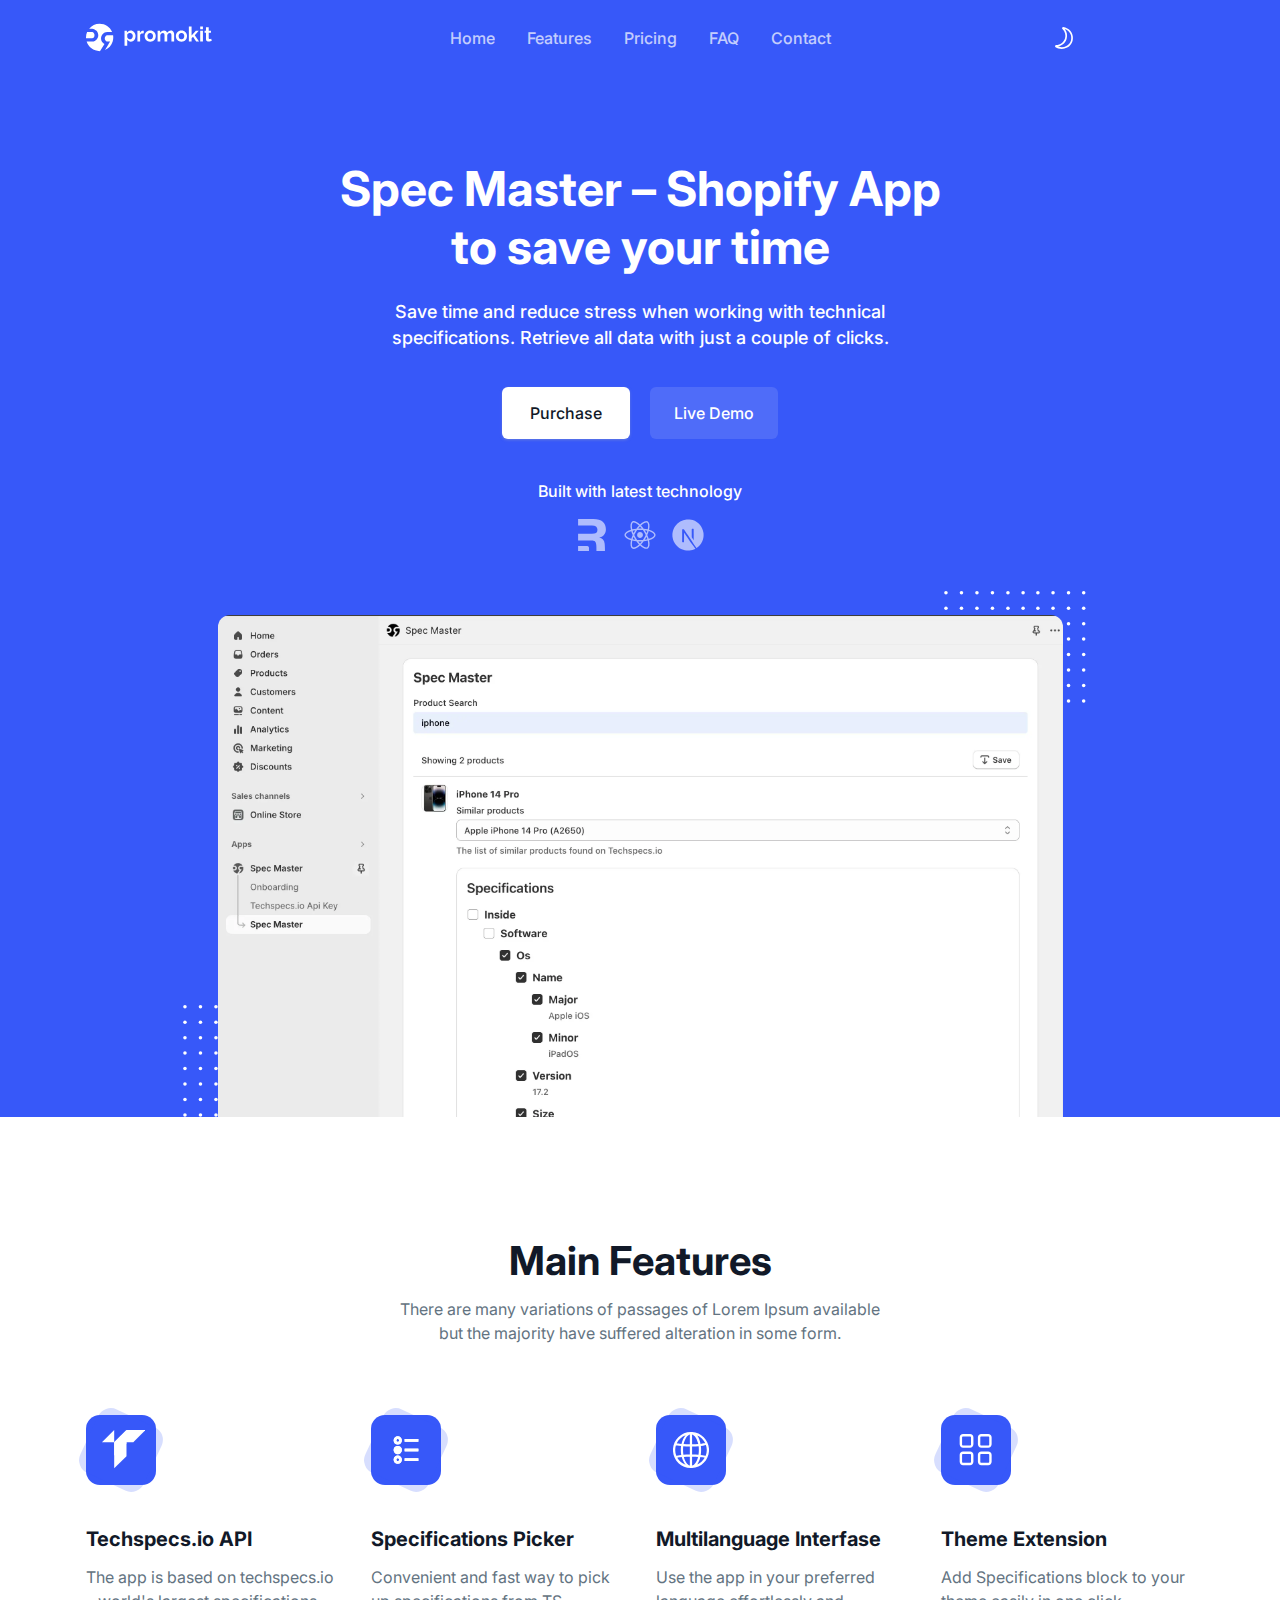
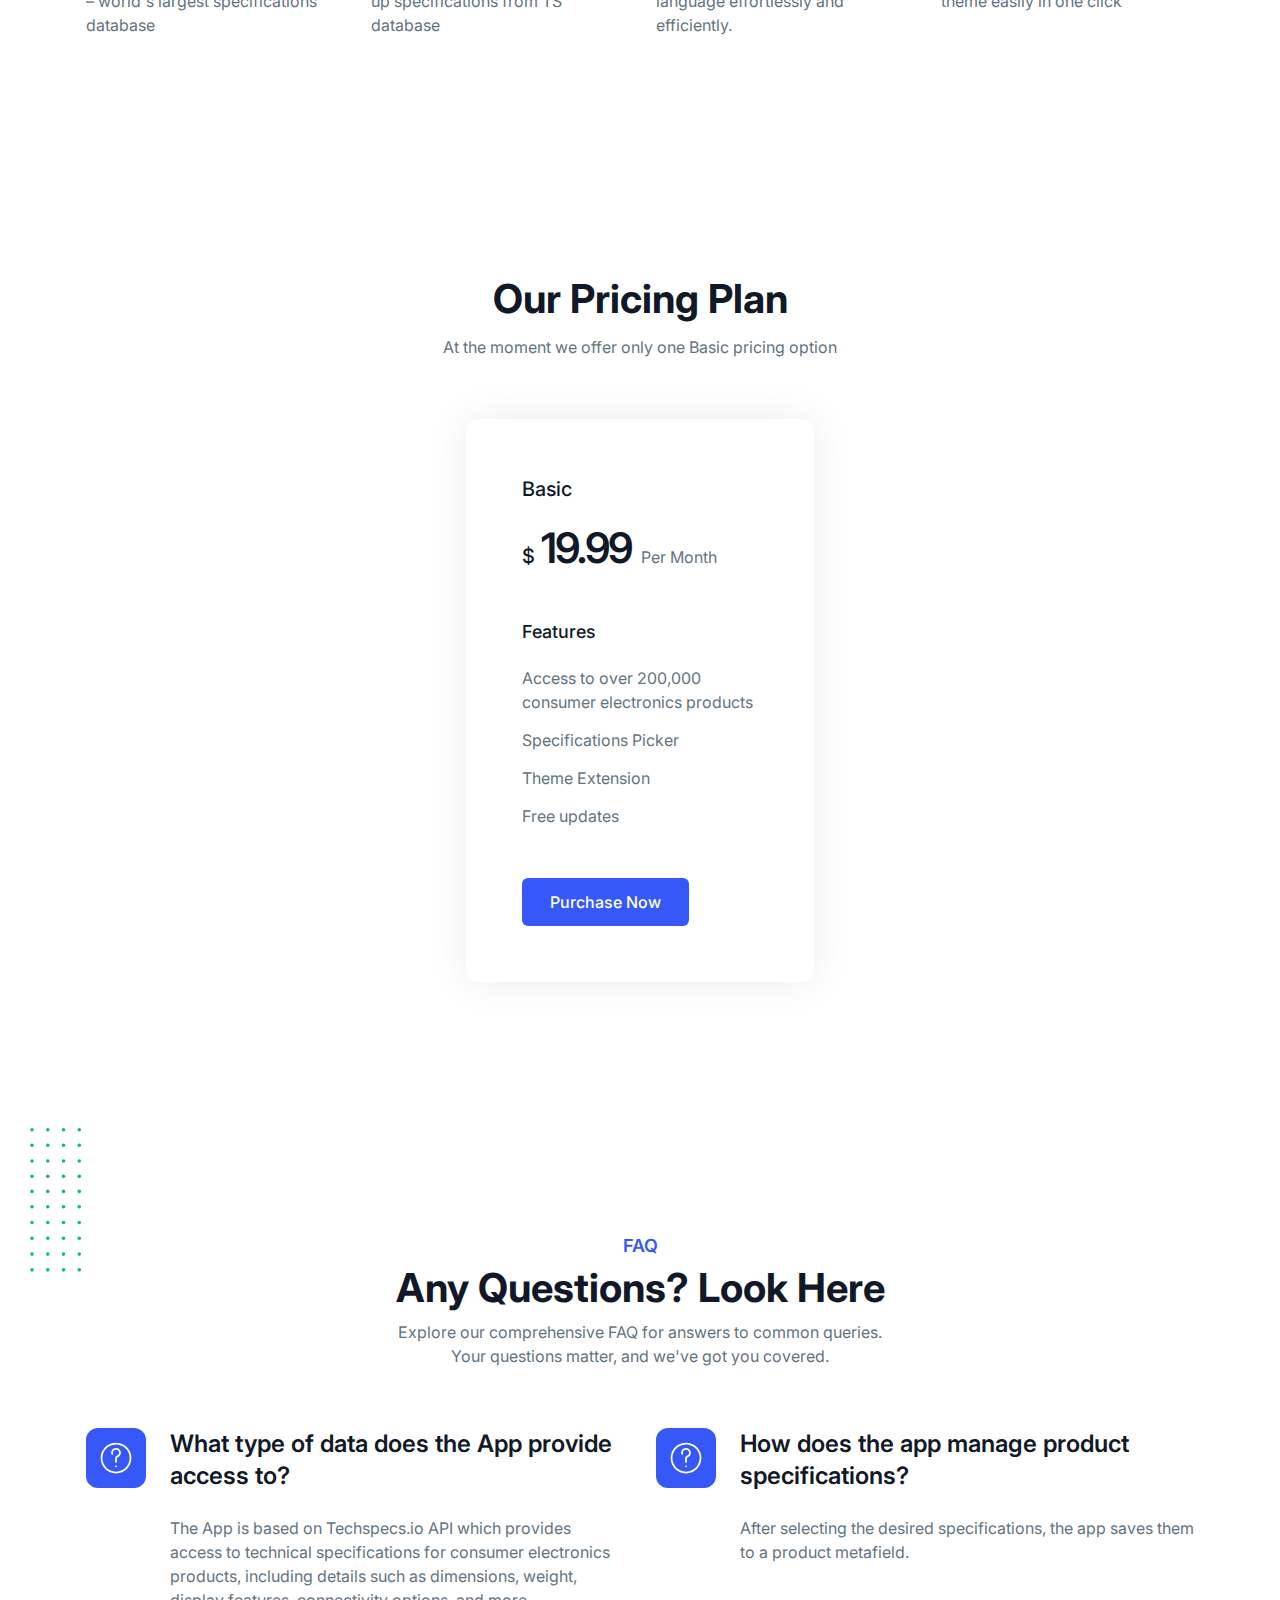
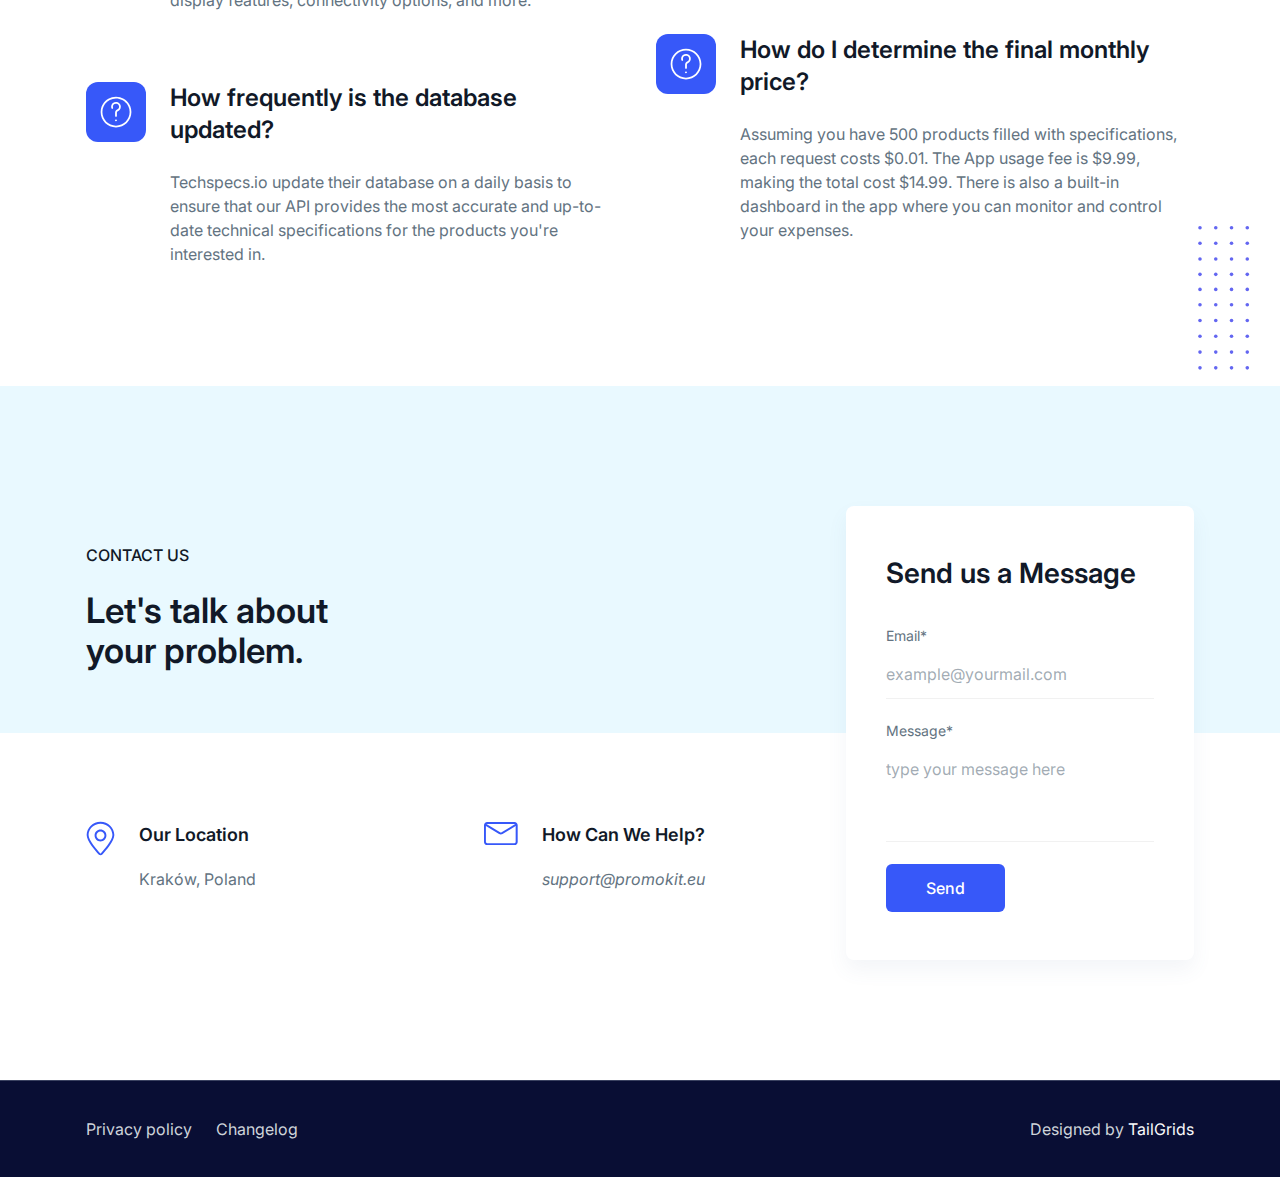
==== index.html @ b3aca89d "minor updates" ====
<!DOCTYPE html>
<html lang="en" class="scroll-smooth">

<head>
    <meta charset="UTF-8">
    <meta http-equiv="X-UA-Compatible" content="IE=edge">
    <meta name="viewport" content="width=device-width, initial-scale=1.0">
    <meta name="description" content="Specmaster - Shopyfy App to save time when working with technical specifications">
    <title>
        Promokit | Specmaster - Shopyfy App
    </title>
    <link rel="shortcut icon" href="assets/images/favicon.png" type="image/x-icon" />
    <link rel="stylesheet" href="assets/css/tailwind.css" />
    <link rel="preconnect" href="https://www.google.com">
    <link rel="preconnect" href="https://www.gstatic.com" crossorigin>
    <script defer src="assets/js/main.js"></script>
    <script defer async src="https://www.google.com/recaptcha/api.js"></script>
</head>

<body>
    <header class="ud-header absolute left-0 top-0 z-40 flex w-full items-center bg-transparent group">
        <div class="container">
            <div class="relative -mx-4 flex items-center justify-between">
                <div class="w-60 max-w-full px-4">
                    <a href="index.html" aria-label="Promokit Logo"
                        class="navbar-logo block w-full py-5 text-white group-[.sticky]:text-black dark:group-[.sticky]:text-white">
                        <svg width="180" height="35" class="fill-current header-logo w-full">
                            <use href="assets/images/iconslib.svg#logo"></use>
                        </svg>
                    </a>
                </div>
                <div class="w-full items-center justify-between px-4 hidden lg:flex">
                    <button id="navbarToggler"
                        class="absolute right-4 top-1/2 block -translate-y-1/2 rounded-lg px-3 py-[6px] ring-primary focus:ring-2 lg:hidden">
                        <span class="relative my-[6px] block h-[2px] w-[30px] bg-white"></span>
                        <span class="relative my-[6px] block h-[2px] w-[30px] bg-white"></span>
                        <span class="relative my-[6px] block h-[2px] w-[30px] bg-white"></span>
                    </button>
                    <nav id="navbarCollapse"
                        class="absolute right-4 top-full hidden w-full max-w-[250px] rounded-lg bg-white py-5 shadow-lg dark:bg-dark-2 lg:static lg:block lg:w-full lg:max-w-full lg:bg-transparent lg:px-4 lg:py-0 lg:shadow-none dark:lg:bg-transparent xl:px-6">
                        <ul class="flex justify-center gap-8 text-base font-medium text-dark dark:text-white">
                            <li class="group relative">
                                <a href="#home"
                                    class="ud-menu-scroll flex py-2 group-hover:text-primary lg:mr-0 lg:inline-flex lg:px-0 lg:py-6 lg:text-white lg:group-hover:text-white lg:group-hover:opacity-70 group-hover:hover:opacity-100">
                                    Home
                                </a>
                            </li>
                            <li class="group relative">
                                <a href="#features"
                                    class="ud-menu-scroll flex py-2 group-hover:text-primary lg:mr-0 lg:inline-flex lg:px-0 lg:py-6 lg:text-white lg:group-hover:text-white lg:group-hover:opacity-70 group-hover:hover:opacity-100">
                                    Features
                                </a>
                            </li>
                            <li class="group relative">
                                <a href="#pricing"
                                    class="ud-menu-scroll flex py-2 group-hover:text-primary lg:mr-0 lg:inline-flex lg:px-0 lg:py-6 lg:text-white lg:group-hover:text-white lg:group-hover:opacity-70 group-hover:hover:opacity-100">
                                    Pricing
                                </a>
                            </li>
                            <li class="group relative">
                                <a href="#faq"
                                    class="ud-menu-scroll flex py-2 group-hover:text-primary lg:mr-0 lg:inline-flex lg:px-0 lg:py-6 lg:text-white lg:group-hover:text-white lg:group-hover:opacity-70 group-hover:hover:opacity-100">
                                    FAQ
                                </a>
                            </li>
                            <li class="group relative">
                                <a href="#contact"
                                    class="ud-menu-scroll flex py-2 group-hover:text-primary lg:mr-0 lg:inline-flex lg:px-0 lg:py-6 lg:text-white lg:group-hover:text-white lg:group-hover:opacity-70 group-hover:hover:opacity-100">
                                    Contact
                                </a>
                            </li>
                        </ul>
                    </nav>
                </div>

                <div class="w-60 max-w-full px-4 flex justify-end lg:justify-start">
                    <label for="themeSwitcher" class="inline-flex cursor-pointer items-center"
                        aria-label="themeSwitcher" name="themeSwitcher">
                        <input type="checkbox" name="themeSwitcher" id="themeSwitcher" class="sr-only" />
                        <span class="block text-white dark:hidden">
                            <svg class="fill-current" width="24" height="24">
                                <use href="assets/images/iconslib.svg#darkswitcher"></use>
                            </svg>
                        </span>
                        <span class="hidden text-white dark:block">
                            <svg class="fill-current" width="24" height="24">
                                <use href="assets/images/iconslib.svg#lightswitcher"></use>
                            </svg>
                        </span>
                    </label>
                </div>

            </div>
        </div>
    </header>

    <div id="home" class="relative overflow-hidden bg-primary pt-[120px] md:pt-[130px] lg:pt-[160px] dark:bg-dark-2">
        <div class="container">
            <div class="-mx-4 flex flex-wrap items-center">
                <div class="w-full px-4">
                    <div class="hero-content wow fadeInUp mx-auto max-w-[780px] text-center" data-wow-delay=".2s">
                        <h1
                            class="mb-6 text-3xl font-bold leading-snug text-white sm:text-4xl sm:leading-snug lg:text-5xl lg:leading-[1.2]">
                            Spec Master – Shopify App<br> to save your time
                        </h1>
                        <p
                            class="mx-auto mb-9 max-w-[600px] text-base font-medium text-white sm:text-lg sm:leading-[1.44]">
                            Save time and reduce stress when working with technical specifications. Retrieve all data
                            with just a couple of clicks.
                        </p>
                        <ul class="mb-10 flex flex-wrap items-center justify-center gap-5">
                            <li>
                                <a href="#"
                                    class="inline-flex items-center justify-center rounded-md bg-white px-7 py-[14px] text-center text-base font-medium text-dark shadow-1 transition duration-300 ease-in-out hover:bg-gray-2 hover:text-body-color">
                                    Purchase
                                </a>
                            </li>
                            <li>
                                <a href="#" target="_blank"
                                    class="flex items-center gap-4 rounded-md bg-white/[0.12] px-6 py-[14px] text-base font-medium text-white transition duration-300 ease-in-out hover:bg-white hover:text-dark">
                                    Live Demo
                                </a>
                            </li>
                        </ul>
                        <div>
                            <p class="mb-4 text-center text-base font-medium text-white">
                                Built with latest technology
                            </p>
                            <div class="flex items-center justify-center gap-4 text-center">

                                <a href="https://remix.run" class="text-white/60 hover:text-white" target="_blank"
                                    aria-label="Remix JS">
                                    <svg class="w-8 aspect-square fill-current">
                                        <use href="assets/images/iconslib.svg#remix"></use>
                                    </svg>
                                </a>

                                <a href="https://react.dev" class="text-white/60 hover:text-white" target="_blank"
                                    aria-label="React JS">
                                    <svg class="w-8 aspect-square fill-current">
                                        <use href="assets/images/iconslib.svg#react"></use>
                                    </svg>
                                </a>

                                <a href="https://vercel.com/solutions/nextjs" class="text-white/60 hover:text-white"
                                    target="_blank" aria-label="Next JS">
                                    <svg class="w-8 aspect-square fill-current">
                                        <use href="assets/images/iconslib.svg#nextjs"></use>
                                    </svg>
                                </a>
                            </div>
                        </div>
                    </div>
                </div>

                <div class="w-full px-4">
                    <div class="relative z-10 mx-auto max-w-[845px]">
                        <div class="mt-16">
                            <img src="assets/images/hero/hero.webp" alt="specmaster screenshot"
                                class="mx-auto max-w-full rounded-t-xl rounded-tr-xl" width="1263" height="751" />
                        </div>
                        <div class="absolute -left-9 bottom-0 z-[-1]">
                            <svg class="w-36 h-28 fill-current">
                                <use href="assets/images/iconslib.svg#dots"></use>
                            </svg>
                        </div>
                        <div class="absolute -right-6 -top-6 z-[-1]">
                            <svg class="w-36 h-28 aspect-square fill-current">
                                <use href="assets/images/iconslib.svg#dots"></use>
                            </svg>
                        </div>
                    </div>
                </div>
            </div>
        </div>
    </div>

    <section id="features" class="pb-8 pt-20 dark:bg-dark lg:pb-[70px] lg:pt-[120px]">
        <div class="container">
            <div class="-mx-4 flex flex-wrap">
                <div class="w-full px-4">
                    <div class="mx-auto mb-12 max-w-[485px] text-center lg:mb-[70px]">
                        <h2
                            class="mb-3 text-3xl font-bold text-dark dark:text-white sm:text-4xl md:text-[40px] md:leading-[1.2]">
                            Main Features
                        </h2>
                        <p class="text-base text-body-color dark:text-dark-6">
                            There are many variations of passages of Lorem Ipsum available
                            but the majority have suffered alteration in some form.
                        </p>
                    </div>
                </div>
            </div>
            <div class="-mx-4 flex flex-wrap">
                <div class="w-full px-4 md:w-1/2 lg:w-1/4">
                    <div class="wow fadeInUp group mb-12" data-wow-delay=".2s">
                        <div
                            class="relative z-10 mb-10 flex h-[70px] w-[70px] items-center justify-center rounded-[14px] bg-primary">
                            <span
                                class="absolute left-0 top-0 -z-[1] mb-8 flex h-[70px] w-[70px] rotate-[25deg] items-center justify-center rounded-[14px] bg-primary bg-opacity-20 duration-300 group-hover:rotate-45"></span>
                            <svg class="w-12 aspect-square fill-current text-white">
                                <use class="translate-y-1" href="assets/images/iconslib.svg#techspecs"></use>
                            </svg>
                        </div>
                        <h2 class="mb-3 text-xl font-bold text-dark dark:text-white">
                            Techspecs.io API
                        </h2>
                        <p class="mb-8 text-body-color dark:text-dark-6 lg:mb-9">
                            The app is based on techspecs.io – world's largest specifications database
                        </p>
                    </div>
                </div>
                <div class="w-full px-4 md:w-1/2 lg:w-1/4">
                    <div class="wow fadeInUp group mb-12" data-wow-delay=".1s">
                        <div
                            class="relative z-10 mb-10 flex h-[70px] w-[70px] items-center justify-center rounded-[14px] bg-primary">
                            <span
                                class="absolute left-0 top-0 -z-[1] mb-8 flex h-[70px] w-[70px] rotate-[25deg] items-center justify-center rounded-[14px] bg-primary bg-opacity-20 duration-300 group-hover:rotate-45">
                            </span>
                            <svg class="w-11 aspect-square fill-current text-white">
                                <use href="assets/images/iconslib.svg#picker"></use>
                            </svg>
                        </div>
                        <h2 class="mb-3 text-xl font-bold text-dark dark:text-white">
                            Specifications Picker
                        </h2>
                        <p class="mb-8 text-body-color dark:text-dark-6 lg:mb-9">
                            Convenient and fast way to pick up specifications from TS database
                        </p>
                    </div>
                </div>
                <div class="w-full px-4 md:w-1/2 lg:w-1/4">
                    <div class="wow fadeInUp group mb-12" data-wow-delay=".15s">
                        <div
                            class="relative z-10 mb-10 flex h-[70px] w-[70px] items-center justify-center rounded-[14px] bg-primary">
                            <span
                                class="absolute left-0 top-0 -z-[1] mb-8 flex h-[70px] w-[70px] rotate-[25deg] items-center justify-center rounded-[14px] bg-primary bg-opacity-20 duration-300 group-hover:rotate-45"></span>
                            <svg class="w-9 aspect-square fill-current text-white">
                                <use href="assets/images/iconslib.svg#languages"></use>
                            </svg>
                        </div>
                        <h2 class="mb-3 text-xl font-bold text-dark dark:text-white">
                            Multilanguage Interfase
                        </h2>
                        <p class="mb-8 text-body-color dark:text-dark-6 lg:mb-9">
                            Use the app in your preferred language effortlessly and efficiently.
                        </p>
                    </div>
                </div>
                <div class="w-full px-4 md:w-1/2 lg:w-1/4">
                    <div class="wow fadeInUp group mb-12" data-wow-delay=".25s">
                        <div
                            class="relative z-10 mb-10 flex h-[70px] w-[70px] items-center justify-center rounded-[14px] bg-primary">
                            <span
                                class="absolute left-0 top-0 -z-[1] mb-8 flex h-[70px] w-[70px] rotate-[25deg] items-center justify-center rounded-[14px] bg-primary bg-opacity-20 duration-300 group-hover:rotate-45"></span>
                            <svg class="w-9 aspect-square fill-current text-white">
                                <use href="assets/images/iconslib.svg#extension"></use>
                            </svg>
                        </div>
                        <h2 class="mb-3 text-xl font-bold text-dark dark:text-white">
                            Theme Extension
                        </h2>
                        <p class="mb-8 text-body-color dark:text-dark-6 lg:mb-9">
                            Add Specifications block to your theme easily in one click
                        </p>
                    </div>
                </div>
            </div>
        </div>
    </section>

    <section id="pricing"
        class="relative z-20 overflow-hidden bg-white pb-12 pt-20 dark:bg-dark lg:pb-[90px] lg:pt-[120px]">
        <div class="container mx-auto">
            <div class="-mx-4 flex flex-wrap">
                <div class="w-full px-4">
                    <div class="mx-auto mb-[60px] max-w-[510px] text-center">
                        <h2
                            class="mb-3 text-3xl font-bold text-dark dark:text-white sm:text-4xl md:text-[40px] md:leading-[1.2]">
                            Our Pricing Plan
                        </h2>
                        <p class="text-base text-body-color dark:text-dark-6">
                            At the moment we offer only one Basic pricing option
                        </p>
                    </div>
                </div>
            </div>
            <div class="-mx-4 flex flex-wrap justify-center">
                <div class="w-full px-4 md:w-1/2 lg:w-1/3">
                    <div
                        class="relative z-10 mb-10 overflow-hidden rounded-xl bg-white px-8 py-10 shadow-pricing dark:bg-dark-2 sm:p-12 lg:px-6 lg:py-10 xl:p-14">
                        <span class="mb-5 block text-xl font-medium text-dark dark:text-white">
                            Basic
                        </span>
                        <h2
                            class="mb-11 text-4xl font-semibold text-dark dark:text-white xl:text-[42px] xl:leading-[1.21]">
                            <span class="text-xl font-medium">$</span>
                            <span class="-ml-1 -tracking-[2px]">19.99</span>
                            <span class="text-base font-normal text-body-color dark:text-dark-6">
                                Per Month
                            </span>
                        </h2>
                        <div class="mb-[50px]">
                            <h3 class="mb-5 text-lg font-medium text-dark dark:text-white">
                                Features
                            </h3>
                            <div class="flex flex-col gap-[14px]">
                                <p class="text-base text-body-color dark:text-dark-6">
                                    Access to over 200,000 consumer electronics products
                                </p>
                                <p class="text-base text-body-color dark:text-dark-6">
                                    Specifications Picker
                                </p>
                                <p class="text-base text-body-color dark:text-dark-6">
                                    Theme Extension
                                </p>
                                <p class="text-base text-body-color dark:text-dark-6">
                                    Free updates
                                </p>
                            </div>
                        </div>
                        <a href="#"
                            class="inline-block rounded-md bg-primary px-7 py-3 text-center text-base font-medium text-white transition hover:bg-blue-dark">
                            Purchase Now
                        </a>
                    </div>
                </div>
            </div>
        </div>
    </section>

    <section id="faq" class="relative z-20 overflow-hidden bg-white pb-8 pt-20 dark:bg-dark lg:pb-[50px] lg:pt-[120px]">
        <div class="container mx-auto">
            <div class="-mx-4 flex flex-wrap">
                <div class="w-full px-4">
                    <div class="mx-auto mb-[60px] max-w-[520px] text-center">
                        <span class="mb-2 block text-lg font-semibold text-primary">
                            FAQ
                        </span>
                        <h2
                            class="mb-3 text-3xl font-bold leading-[1.2] text-dark dark:text-white sm:text-4xl md:text-[40px]">
                            Any Questions? Look Here
                        </h2>
                        <p class="mx-auto max-w-[485px] text-base text-body-color dark:text-dark-6">
                            Explore our comprehensive FAQ for answers to common queries.
                            Your questions matter, and we've got you covered.
                        </p>
                    </div>
                </div>
            </div>
            <div class="-mx-4 flex flex-wrap">
                <div class="w-full px-4 lg:w-1/2">
                    <div class="mb-12 flex lg:mb-[70px]">
                        <div
                            class="mr-4 flex h-[50px] w-full max-w-[50px] items-center justify-center rounded-xl bg-primary text-white sm:mr-6 sm:h-[60px] sm:max-w-[60px]">
                            <svg class="w-8 aspect-square fill-current text-white">
                                <use href="assets/images/iconslib.svg#faq"></use>
                            </svg>
                        </div>
                        <div class="w-full">
                            <h3
                                class="mb-6 text-xl font-semibold text-dark dark:text-white sm:text-2xl lg:text-xl xl:text-2xl">
                                What type of data does the App provide access to?
                            </h3>
                            <p class="text-base text-body-color dark:text-dark-6">
                                The App is based on Techspecs.io API which provides access to technical specifications
                                for consumer electronics products, including details such as dimensions, weight, display
                                features, connectivity options, and more.
                            </p>
                        </div>
                    </div>
                    <div class="mb-12 flex lg:mb-[70px]">
                        <div
                            class="mr-4 flex h-[50px] w-full max-w-[50px] items-center justify-center rounded-xl bg-primary text-white sm:mr-6 sm:h-[60px] sm:max-w-[60px]">
                            <svg class="w-8 aspect-square fill-current text-white">
                                <use href="assets/images/iconslib.svg#faq"></use>
                            </svg>
                        </div>
                        <div class="w-full">
                            <h3
                                class="mb-6 text-xl font-semibold text-dark dark:text-white sm:text-2xl lg:text-xl xl:text-2xl">
                                How frequently is the database updated?
                            </h3>
                            <p class="text-base text-body-color dark:text-dark-6">
                                Techspecs.io update their database on a daily basis to ensure that our API provides the
                                most accurate and up-to-date technical specifications for the products you're interested
                                in.
                            </p>
                        </div>
                    </div>
                </div>
                <div class="w-full px-4 lg:w-1/2">
                    <div class="mb-12 flex lg:mb-[70px]">
                        <div
                            class="mr-4 flex h-[50px] w-full max-w-[50px] items-center justify-center rounded-xl bg-primary text-white sm:mr-6 sm:h-[60px] sm:max-w-[60px]">
                            <svg class="w-8 aspect-square fill-current text-white">
                                <use href="assets/images/iconslib.svg#faq"></use>
                            </svg>
                        </div>
                        <div class="w-full">
                            <h3
                                class="mb-6 text-xl font-semibold text-dark dark:text-white sm:text-2xl lg:text-xl xl:text-2xl">
                                How does the app manage product specifications?
                            </h3>
                            <p class="text-base text-body-color dark:text-dark-6">
                                After selecting the desired specifications, the app saves them to a product metafield.
                            </p>
                        </div>
                    </div>
                    <div class="mb-12 flex lg:mb-[70px]">
                        <div
                            class="mr-4 flex h-[50px] w-full max-w-[50px] items-center justify-center rounded-xl bg-primary text-white sm:mr-6 sm:h-[60px] sm:max-w-[60px]">
                            <svg class="w-8 aspect-square fill-current text-white">
                                <use href="assets/images/iconslib.svg#faq"></use>
                            </svg>
                        </div>
                        <div class="w-full">
                            <h3
                                class="mb-6 text-xl font-semibold text-dark dark:text-white sm:text-2xl lg:text-xl xl:text-2xl">
                                How do I determine the final monthly price?
                            </h3>
                            <p class="text-base text-body-color dark:text-dark-6">
                                Assuming you have 500 products filled with specifications, each request costs $0.01.
                                The App usage fee is $9.99, making the total cost $14.99. There is also a built-in
                                dashboard in the app where you can monitor and control your expenses.
                            </p>
                        </div>
                    </div>
                </div>
            </div>
        </div>
        <div>
            <span class="absolute -left-4 top-4 -z-[1]">
                <svg class="w-36 aspect-square fill-current text-white text-emerald-500">
                    <use href="assets/images/iconslib.svg#dots2"></use>
                </svg>
            </span>
            <span class="absolute bottom-4 -right-4 -z-[1]">
                <svg class="w-36 aspect-square fill-current text-white -[#3758F9] text-indigo-500">
                    <use href="assets/images/iconslib.svg#dots2"></use>
                </svg>
            </span>
        </div>
    </section>
    <!-- ====== FAQ Section End -->

    <!-- ====== Contact Start ====== -->
    <section id="contact" class="relative py-20 md:py-[120px]">
        <div class="absolute left-0 top-0 -z-[1] h-full w-full dark:bg-dark"></div>
        <div class="absolute left-0 top-0 -z-[1] h-1/2 w-full bg-[#E9F9FF] dark:bg-dark-700 lg:h-[45%] xl:h-1/2"></div>
        <div class="container px-4">
            <div class="-mx-4 flex flex-wrap items-center">
                <div class="w-full px-4 lg:w-7/12 xl:w-8/12">
                    <div class="ud-contact-content-wrapper">
                        <div class="ud-contact-title mb-12 lg:mb-[150px]">
                            <span class="mb-6 block text-base font-medium text-dark dark:text-white">
                                CONTACT US
                            </span>
                            <h2
                                class="max-w-[260px] text-[35px] font-semibold leading-[1.14] text-dark dark:text-white">
                                Let's talk about your problem.
                            </h2>
                        </div>
                        <div class="mb-12 flex flex-wrap justify-between lg:mb-0">
                            <div class="mb-8 flex w-[330px] max-w-full">
                                <div class="mr-6 text-[32px] text-primary">
                                    <svg width="29" height="35" class="fill-current">
                                        <use href="assets/images/iconslib.svg#location"></use>
                                    </svg>
                                </div>
                                <div>
                                    <h5 class="mb-[18px] text-lg font-semibold text-dark dark:text-white">
                                        Our Location
                                    </h5>
                                    <p class="text-base text-body-color dark:text-dark-6">
                                        Kraków, Poland
                                    </p>
                                </div>
                            </div>
                            <div class="mb-8 flex w-[330px] max-w-full">
                                <div class="mr-6 text-[32px] text-primary">
                                    <svg width="34" height="25" class="fill-current">
                                        <use href="assets/images/iconslib.svg#email"></use>
                                    </svg>
                                </div>
                                <div>
                                    <h5 class="mb-[18px] text-lg font-semibold text-dark dark:text-white">
                                        How Can We Help?
                                    </h5>
                                    <p class="text-base text-body-color dark:text-dark-6 flex flex-row-reverse">
                                        <i>u</i><i>e</i><i>.</i><i>t</i><i>i</i><i>k</i><i>o</i><i>m</i><i>o</i><i>r</i><i>p</i><i>@</i><i>t</i><i>r</i><i>o</i><i>p</i><i>p</i><i>u</i><i>s</i>
                                    </p>
                                </div>
                            </div>
                        </div>
                    </div>
                </div>
                <div class="w-full px-4 lg:w-5/12 xl:w-4/12">
                    <div
                        class="rounded-lg bg-white px-8 py-10 shadow-testimonial dark:bg-dark-2 dark:shadow-none sm:px-10 sm:py-12 md:p-[60px] lg:p-10 lg:px-10 lg:py-12 2xl:p-[60px]">
                        <h3
                            class="mb-8 text-2xl font-semibold text-dark dark:text-white md:text-[28px] md:leading-[1.42]">
                            Send us a Message
                        </h3>

                        <form action="https://formspree.io/f/mbjbdgva" method="POST">
                            <input name="_subject" type="hidden" value="Promokit Message" />
                            <div class="mb-[22px]">
                                <label for="email"
                                    class="mb-4 block text-sm text-body-color dark:text-dark-6">Email*</label>
                                <input type="email" name="email" placeholder="example@yourmail.com"
                                    class="w-full border-0 border-b border-[#f1f1f1] bg-transparent pb-3 text-body-color placeholder:text-body-color/60 focus:border-primary focus:outline-none dark:border-dark-3 dark:text-dark-6" />
                            </div>
                            <div class="mb-4">
                                <label for="message"
                                    class="mb-4 block text-sm text-body-color dark:text-dark-6">Message*</label>
                                <textarea name="message" rows="3" placeholder="type your message here"
                                    class="w-full resize-none border-0 border-b border-[#f1f1f1] bg-transparent pb-3 text-body-color placeholder:text-body-color/60 focus:border-primary focus:outline-none dark:border-dark-3 dark:text-dark-6"></textarea>
                            </div>
                            <div class="g-recaptcha mb-4" data-sitekey="6Lf11OISAAAAAC-t8JT-VGdTxzb6xWp4q2xN8SQU"></div>
                            <div class="mb-0">
                                <button type="submit"
                                    class="inline-flex items-center justify-center rounded-md bg-primary px-10 py-3 text-base font-medium text-white transition duration-300 ease-in-out hover:bg-blue-dark">
                                    Send
                                </button>
                            </div>
                        </form>
                    </div>
                </div>
            </div>
        </div>
    </section>

    <footer class="bg-[#090E34]">
        <div class="border-t border-[#8890A4] border-opacity-40 py-8">
            <div class="container">
                <div class="-mx-4 flex flex-wrap">
                    <div class="w-full px-4 md:w-2/3 lg:w-1/2">
                        <div class="my-1">
                            <div class="-mx-3 flex items-center justify-center md:justify-start">
                                <a href="privacy-policy.html"
                                    class="px-3 text-base text-gray-7 hover:text-white hover:underline">
                                    Privacy policy
                                </a>
                                <a href="changelog.html"
                                    class="px-3 text-base text-gray-7 hover:text-white hover:underline">
                                    Changelog
                                </a>
                            </div>
                        </div>
                    </div>
                    <div class="w-full px-4 md:w-1/3 lg:w-1/2">
                        <div class="my-1 flex justify-center md:justify-end">
                            <p class="text-base text-gray-7">
                                Designed by
                                <a href="https://tailgrids.com" rel="nofollow noopner" target="_blank"
                                    class="text-gray-1 hover:underline">
                                    TailGrids
                                </a>
                            </p>
                        </div>
                    </div>
                </div>
            </div>
        </div>
    </footer>

    <a href="#"
        class="back-to-top fixed bottom-8 left-auto right-8 z-[999] hidden h-10 w-10 items-center justify-center rounded-md bg-primary text-white shadow-md transition duration-300 ease-in-out hover:bg-dark">
        <span class="mt-[6px] h-3 w-3 rotate-45 border-l border-t border-white"></span>
    </a>

</body>

</html>
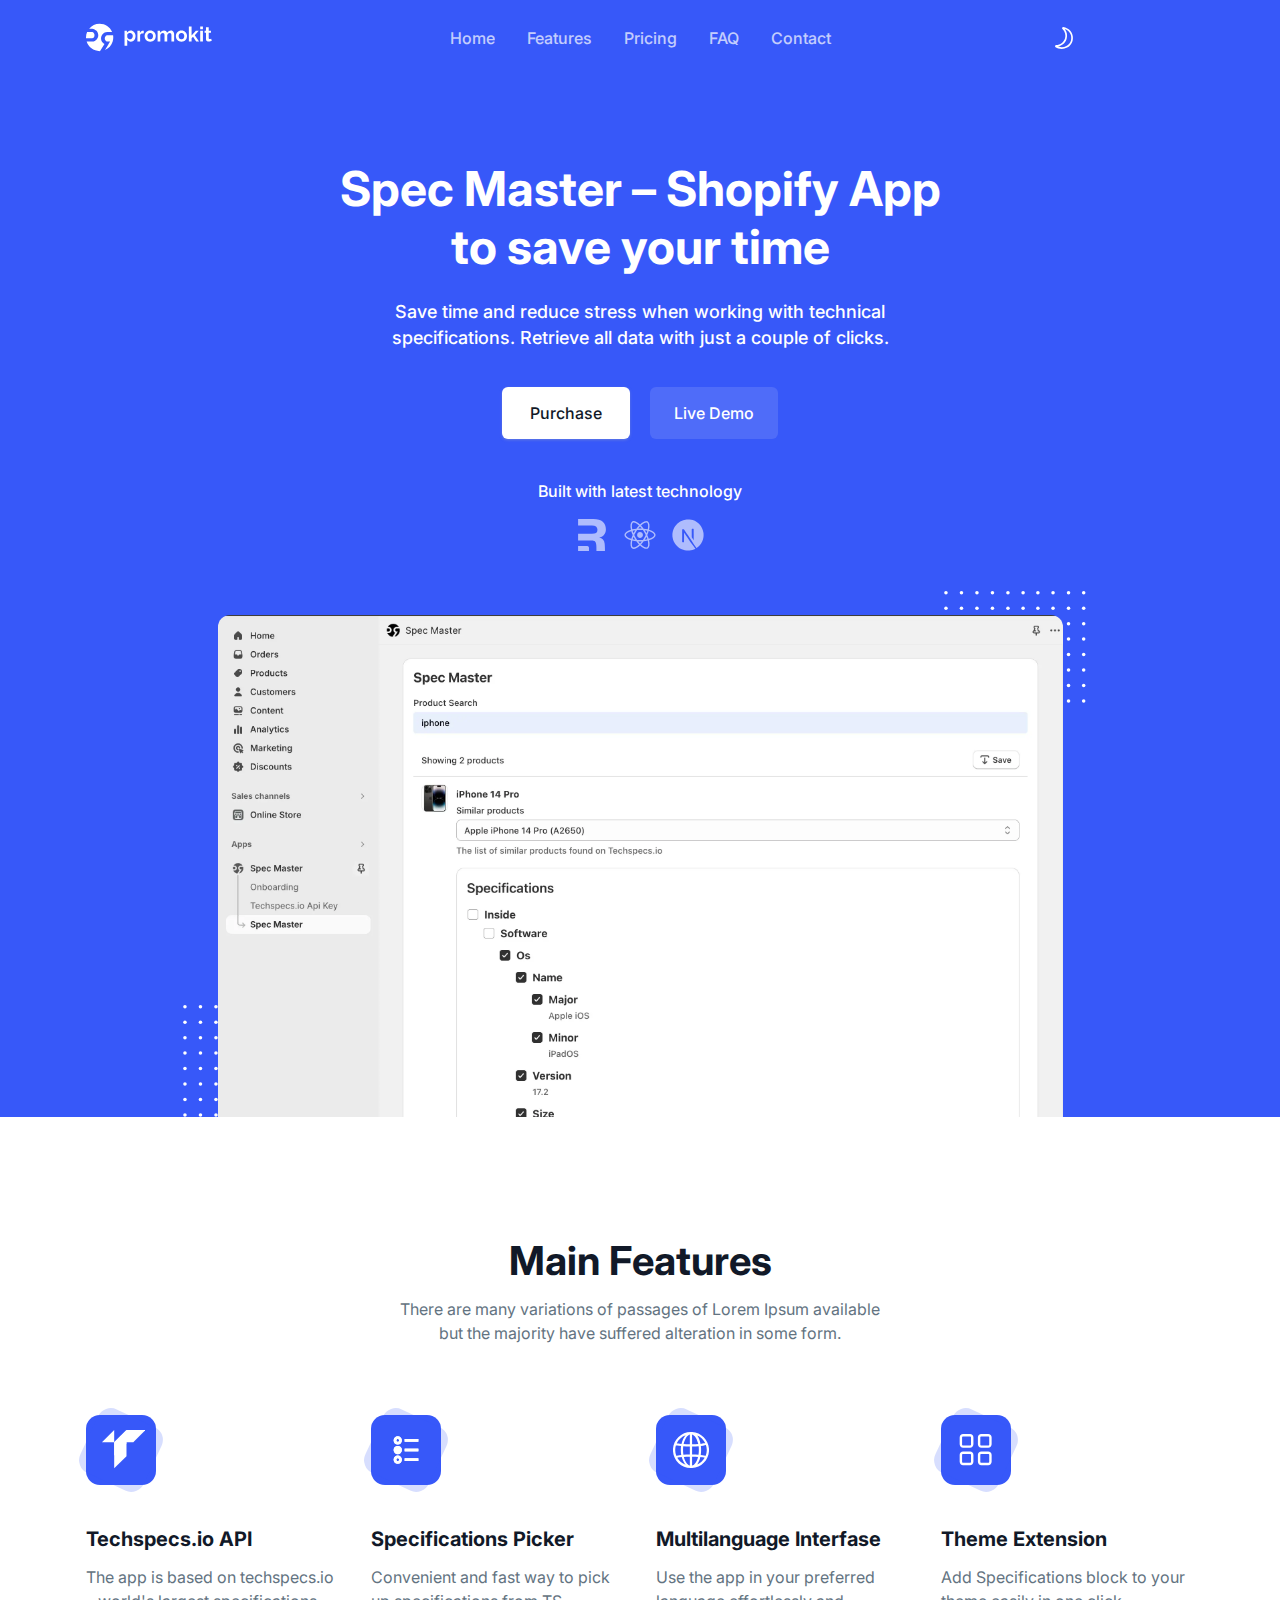
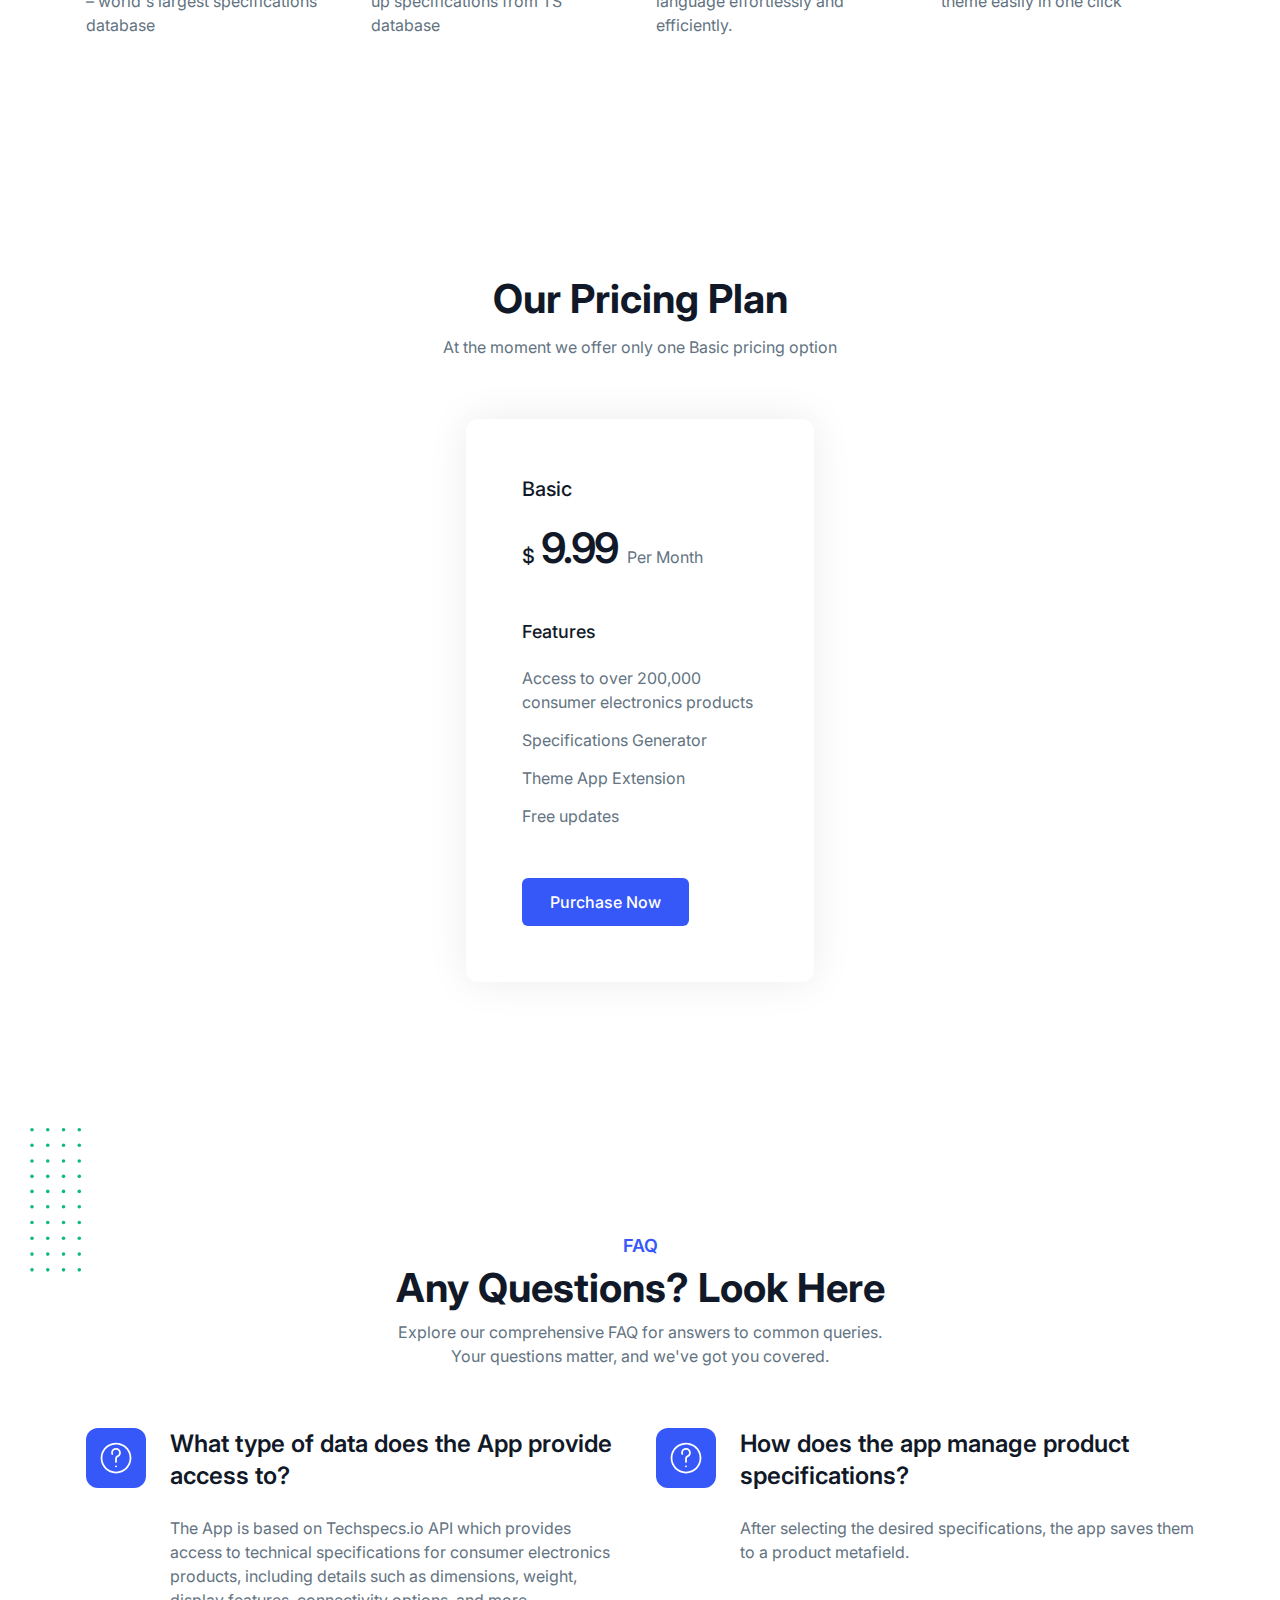
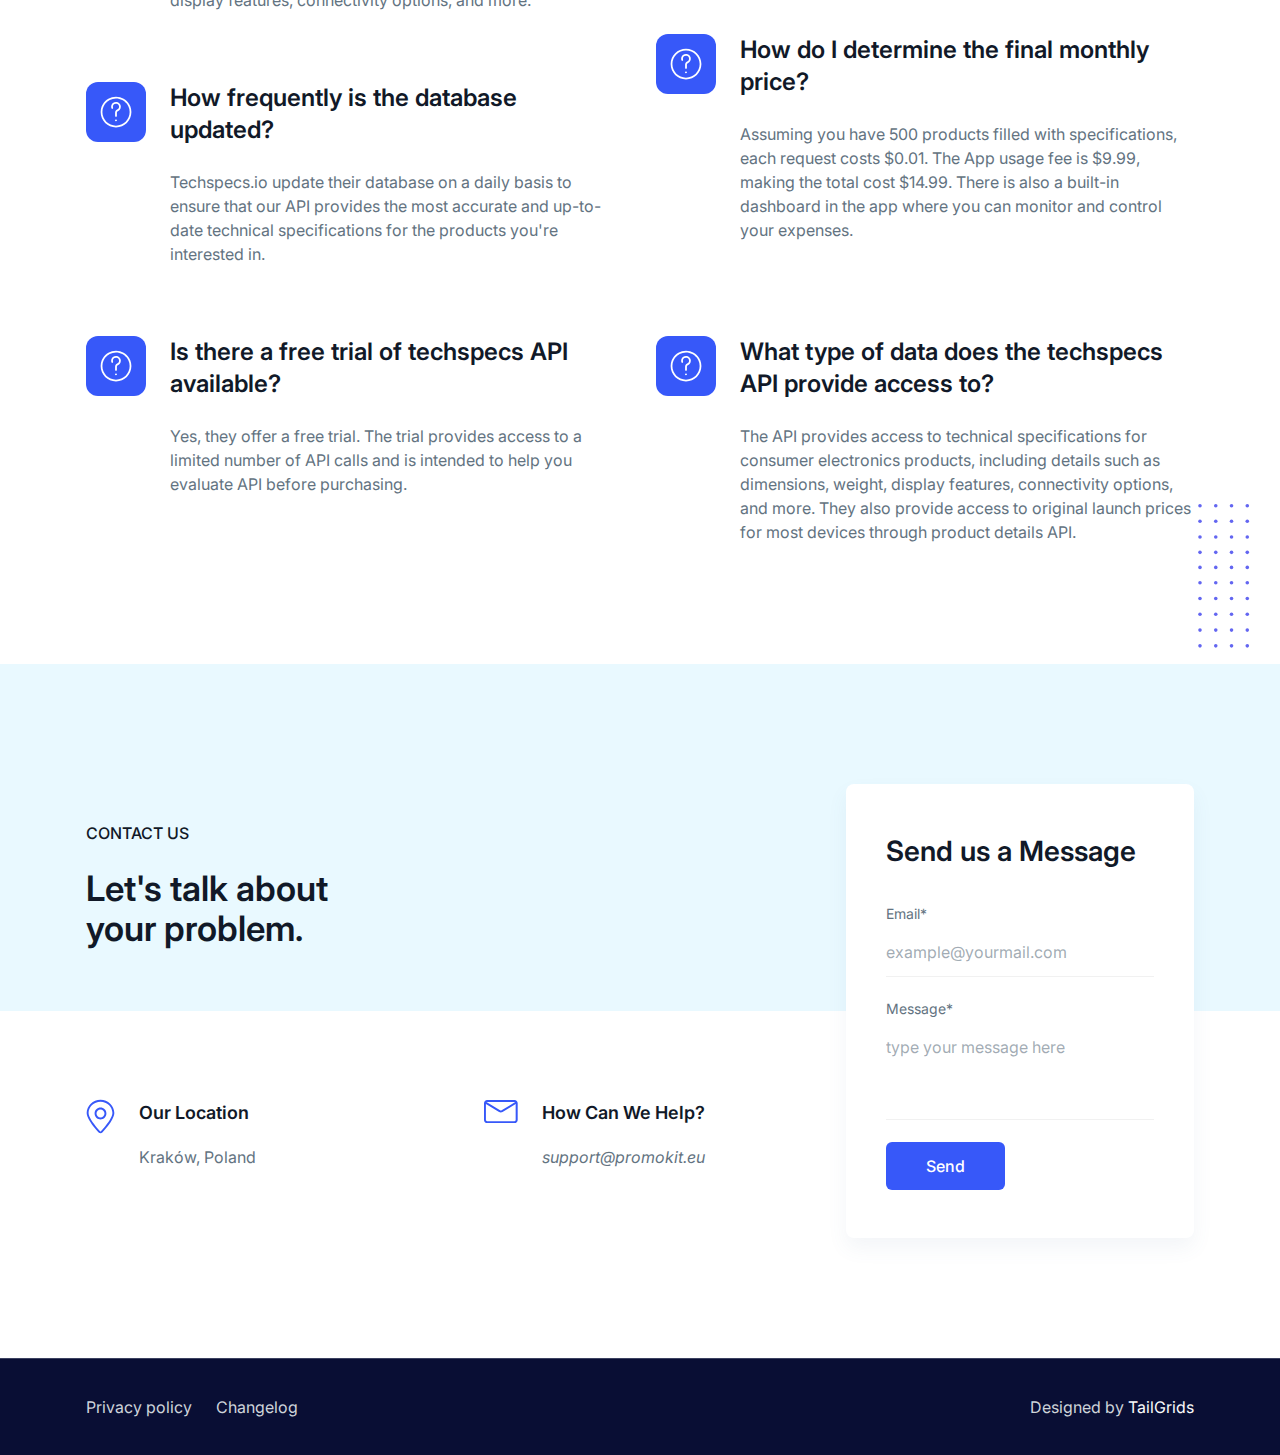
==== commit 9e6c07d9: "add more faqs" ====
--- a/index.html
+++ b/index.html
@@ -295,7 +295,7 @@
                         <h2
                             class="mb-11 text-4xl font-semibold text-dark dark:text-white xl:text-[42px] xl:leading-[1.21]">
                             <span class="text-xl font-medium">$</span>
-                            <span class="-ml-1 -tracking-[2px]">19.99</span>
+                            <span class="-ml-1 -tracking-[2px]">9.99</span>
                             <span class="text-base font-normal text-body-color dark:text-dark-6">
                                 Per Month
                             </span>
@@ -309,10 +309,10 @@
                                     Access to over 200,000 consumer electronics products
                                 </p>
                                 <p class="text-base text-body-color dark:text-dark-6">
-                                    Specifications Picker
+                                    Specifications Generator
                                 </p>
                                 <p class="text-base text-body-color dark:text-dark-6">
-                                    Theme Extension
+                                    Theme App Extension
                                 </p>
                                 <p class="text-base text-body-color dark:text-dark-6">
                                     Free updates
@@ -423,6 +423,48 @@
                                 Assuming you have 500 products filled with specifications, each request costs $0.01.
                                 The App usage fee is $9.99, making the total cost $14.99. There is also a built-in
                                 dashboard in the app where you can monitor and control your expenses.
+                            </p>
+                        </div>
+                    </div>
+                </div>
+                <div class="w-full px-4 lg:w-1/2">
+                    <div class="mb-12 flex lg:mb-[70px]">
+                        <div
+                            class="mr-4 flex h-[50px] w-full max-w-[50px] items-center justify-center rounded-xl bg-primary text-white sm:mr-6 sm:h-[60px] sm:max-w-[60px]">
+                            <svg class="w-8 aspect-square fill-current text-white">
+                                <use href="assets/images/iconslib.svg#faq"></use>
+                            </svg>
+                        </div>
+                        <div class="w-full">
+                            <h3
+                                class="mb-6 text-xl font-semibold text-dark dark:text-white sm:text-2xl lg:text-xl xl:text-2xl">
+                                Is there a free trial of techspecs API available?
+                            </h3>
+                            <p class="text-base text-body-color dark:text-dark-6">
+                                Yes, they offer a free trial. The trial provides access to a limited number of API calls
+                                and is intended to help you evaluate API before purchasing.
+                            </p>
+                        </div>
+                    </div>
+                </div>
+                <div class="w-full px-4 lg:w-1/2">
+                    <div class="mb-12 flex lg:mb-[70px]">
+                        <div
+                            class="mr-4 flex h-[50px] w-full max-w-[50px] items-center justify-center rounded-xl bg-primary text-white sm:mr-6 sm:h-[60px] sm:max-w-[60px]">
+                            <svg class="w-8 aspect-square fill-current text-white">
+                                <use href="assets/images/iconslib.svg#faq"></use>
+                            </svg>
+                        </div>
+                        <div class="w-full">
+                            <h3
+                                class="mb-6 text-xl font-semibold text-dark dark:text-white sm:text-2xl lg:text-xl xl:text-2xl">
+                                What type of data does the techspecs API provide access to?
+                            </h3>
+                            <p class="text-base text-body-color dark:text-dark-6">
+                                The API provides access to technical specifications for consumer electronics products,
+                                including details such as dimensions, weight, display features, connectivity options,
+                                and more. They also provide access to original launch prices for most devices through
+                                product details API.
                             </p>
                         </div>
                     </div>
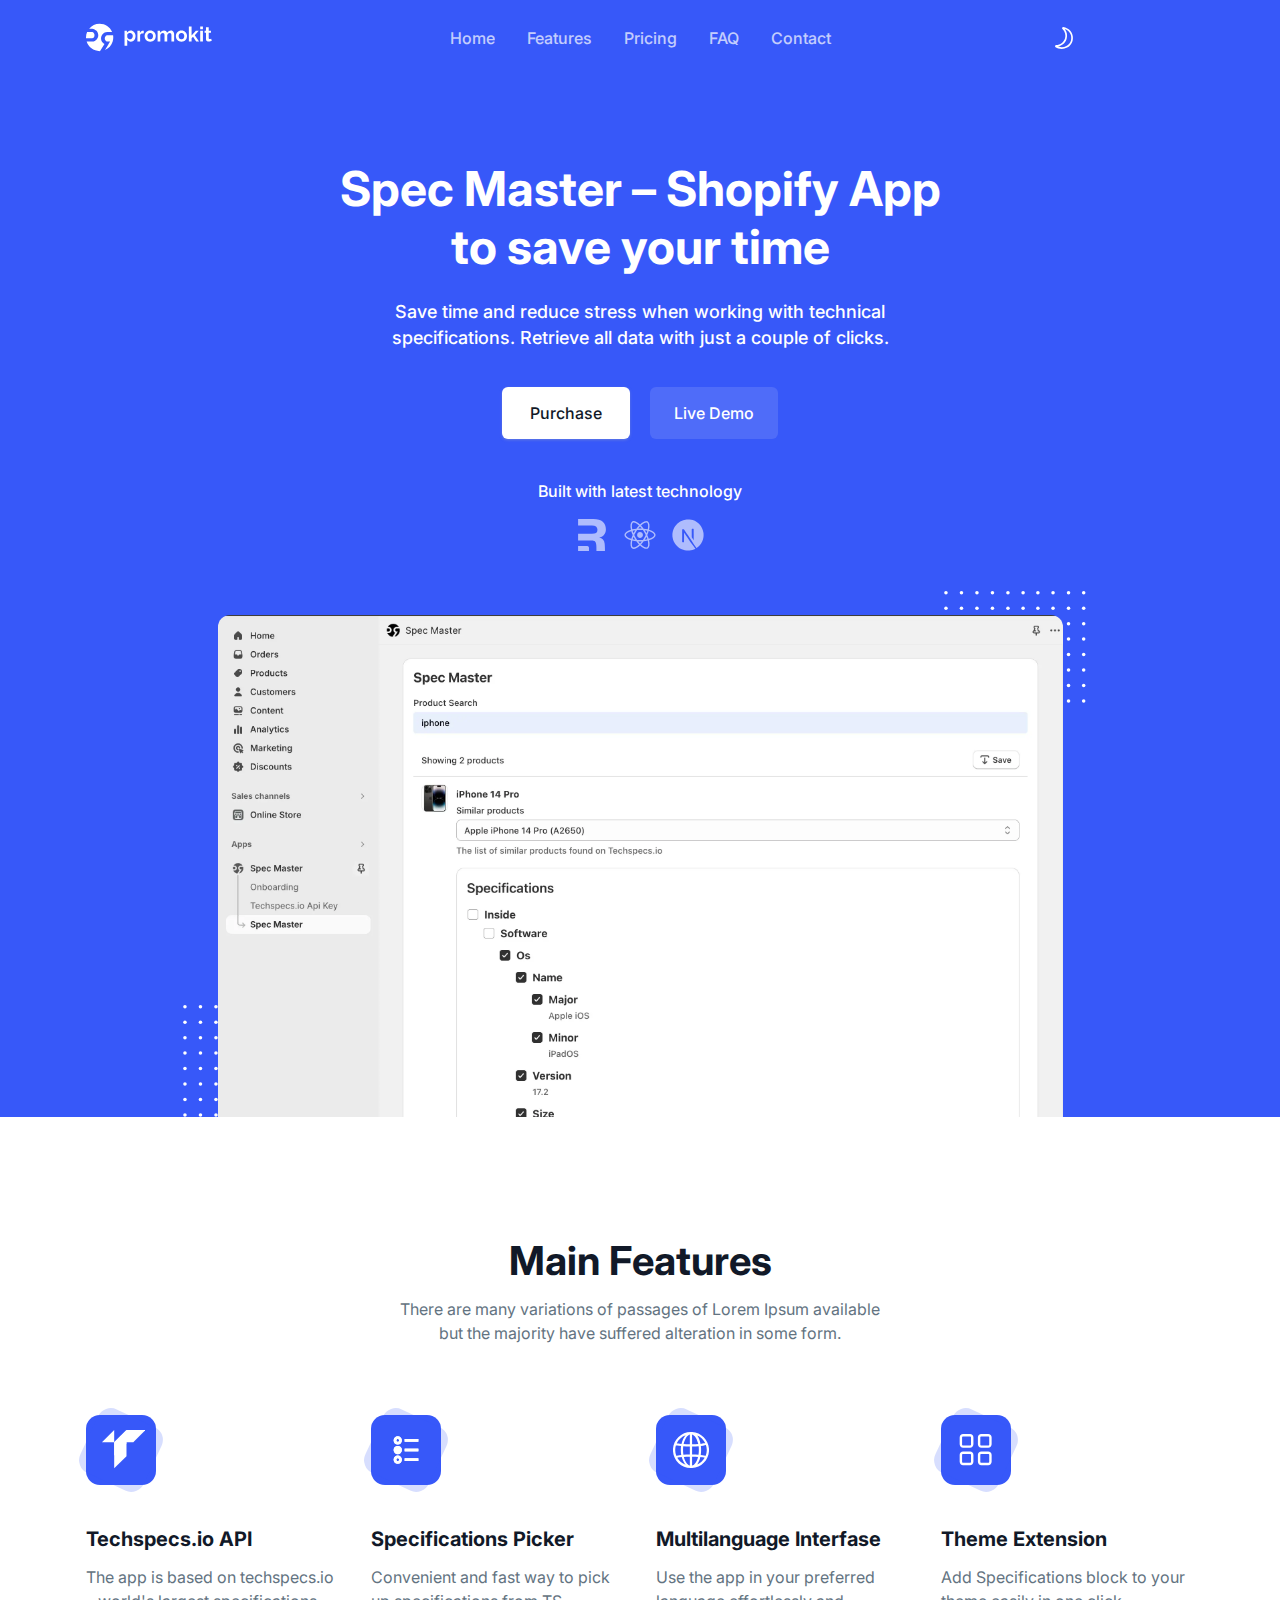
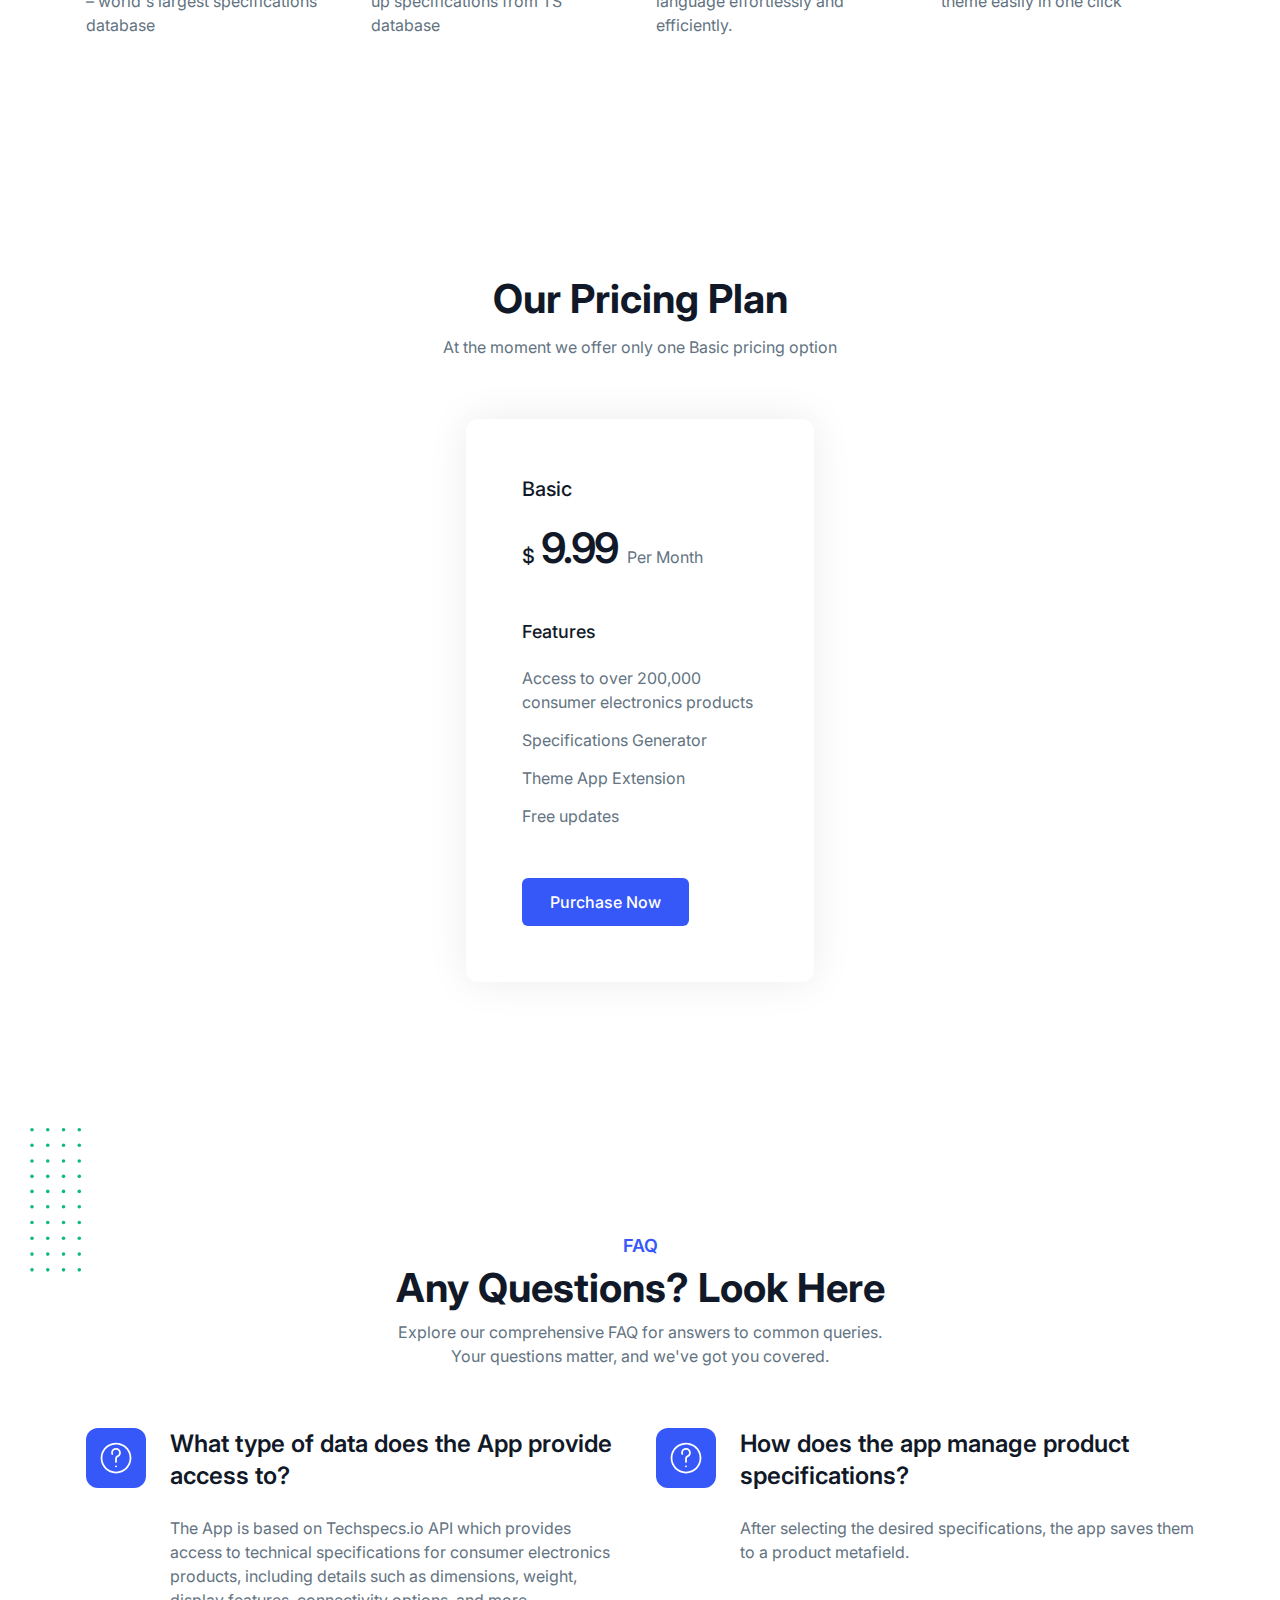
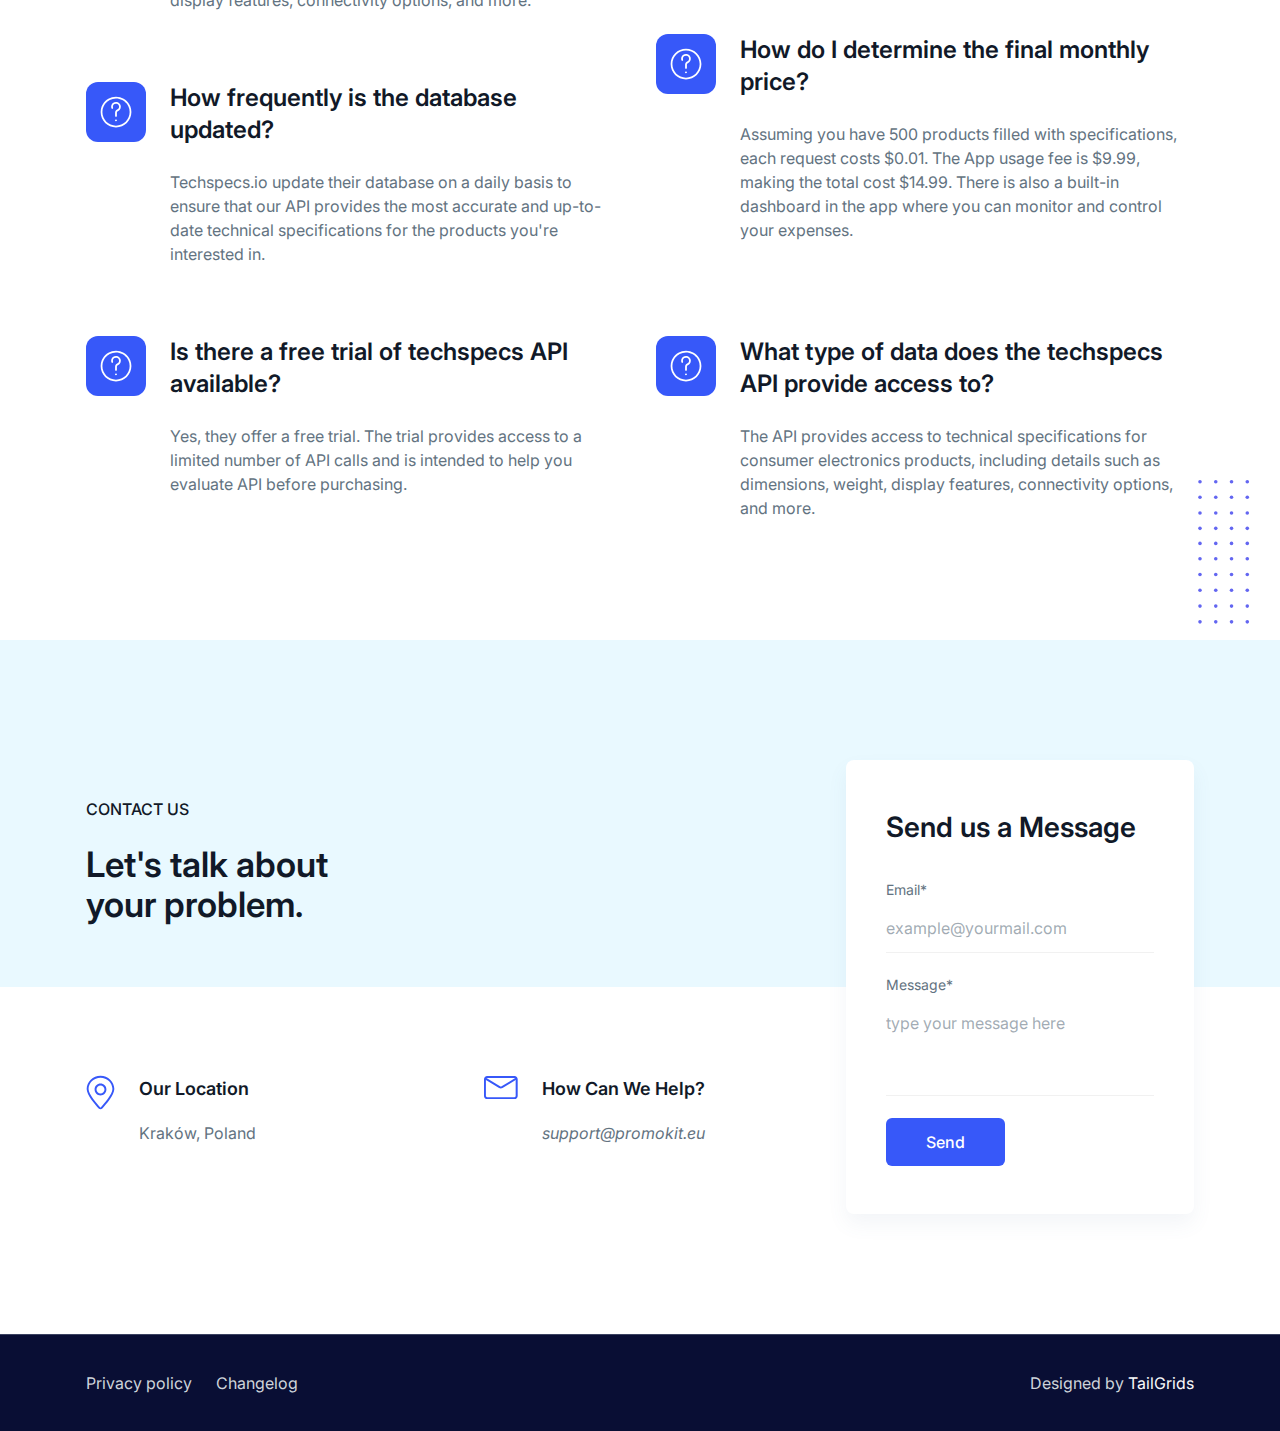
==== commit a261ec3e: "add more faqs" ====
--- a/index.html
+++ b/index.html
@@ -463,8 +463,7 @@
                             <p class="text-base text-body-color dark:text-dark-6">
                                 The API provides access to technical specifications for consumer electronics products,
                                 including details such as dimensions, weight, display features, connectivity options,
-                                and more. They also provide access to original launch prices for most devices through
-                                product details API.
+                                and more.
                             </p>
                         </div>
                     </div>
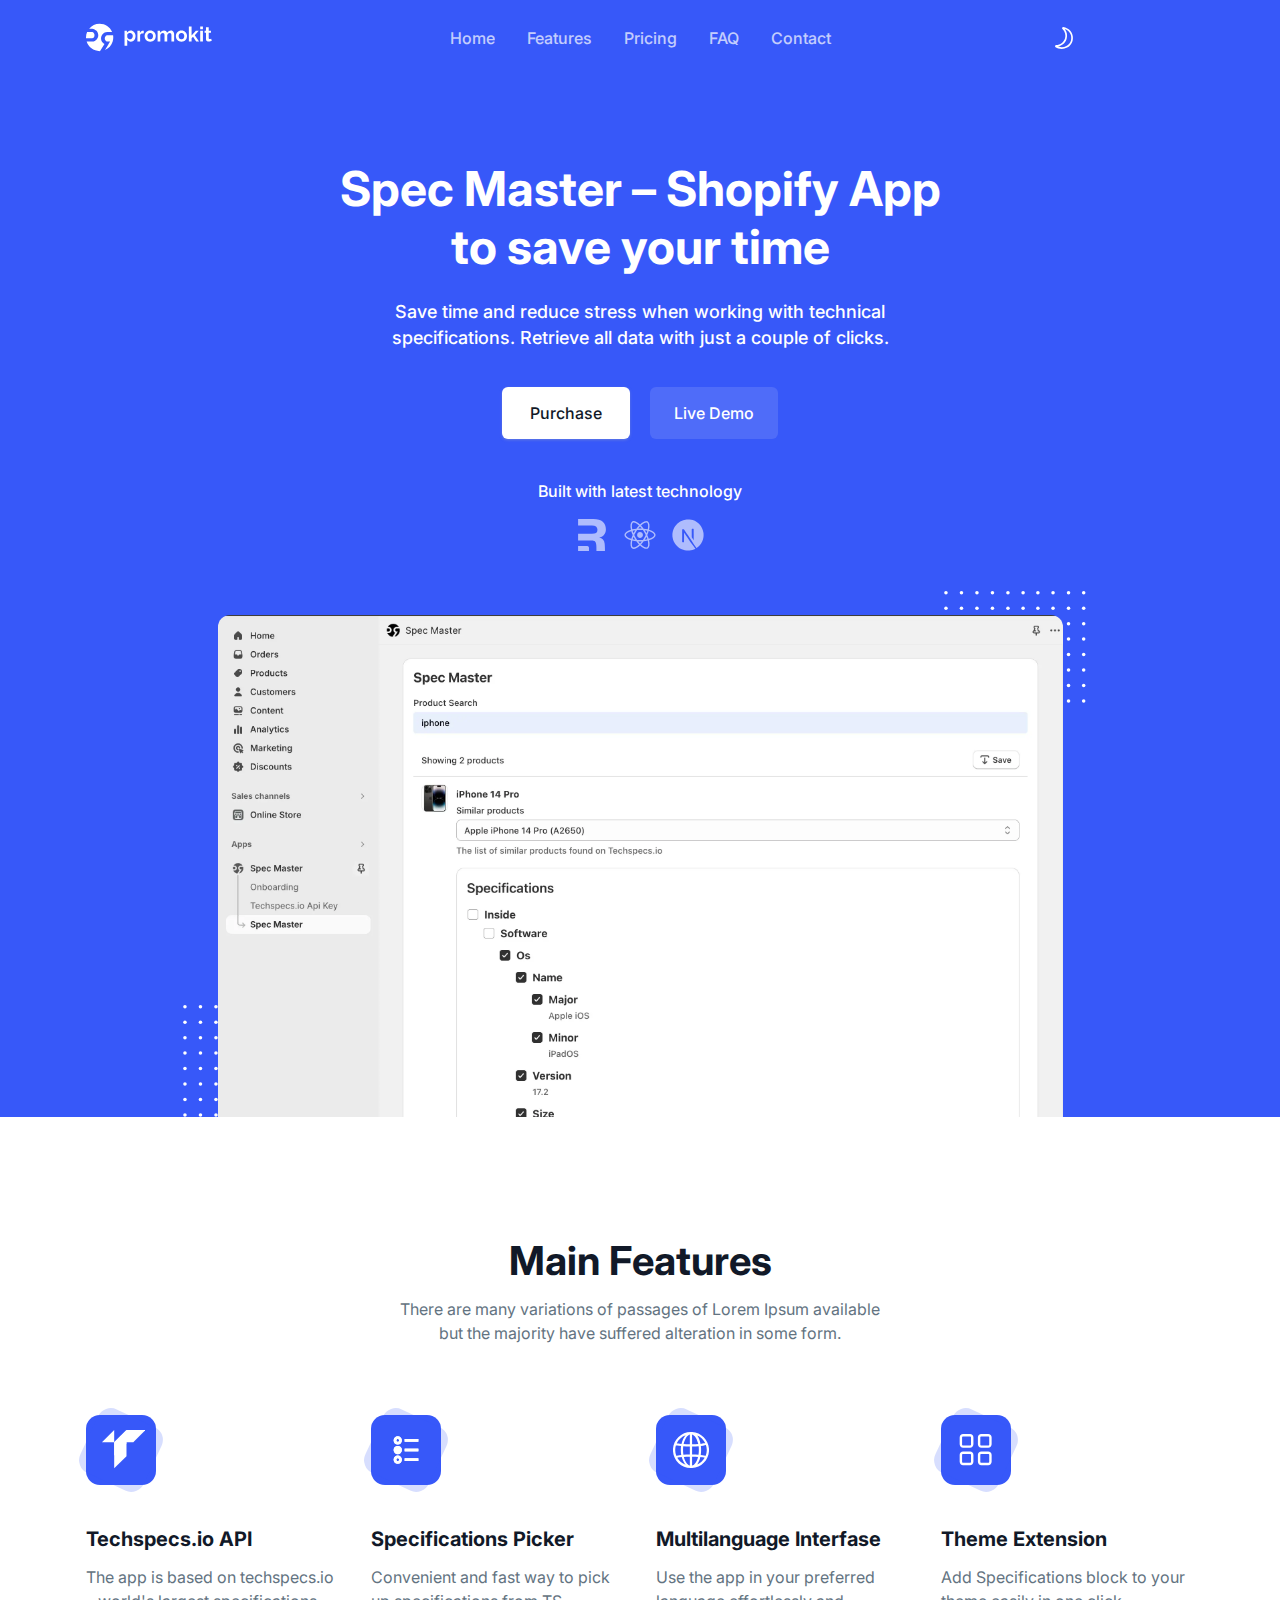
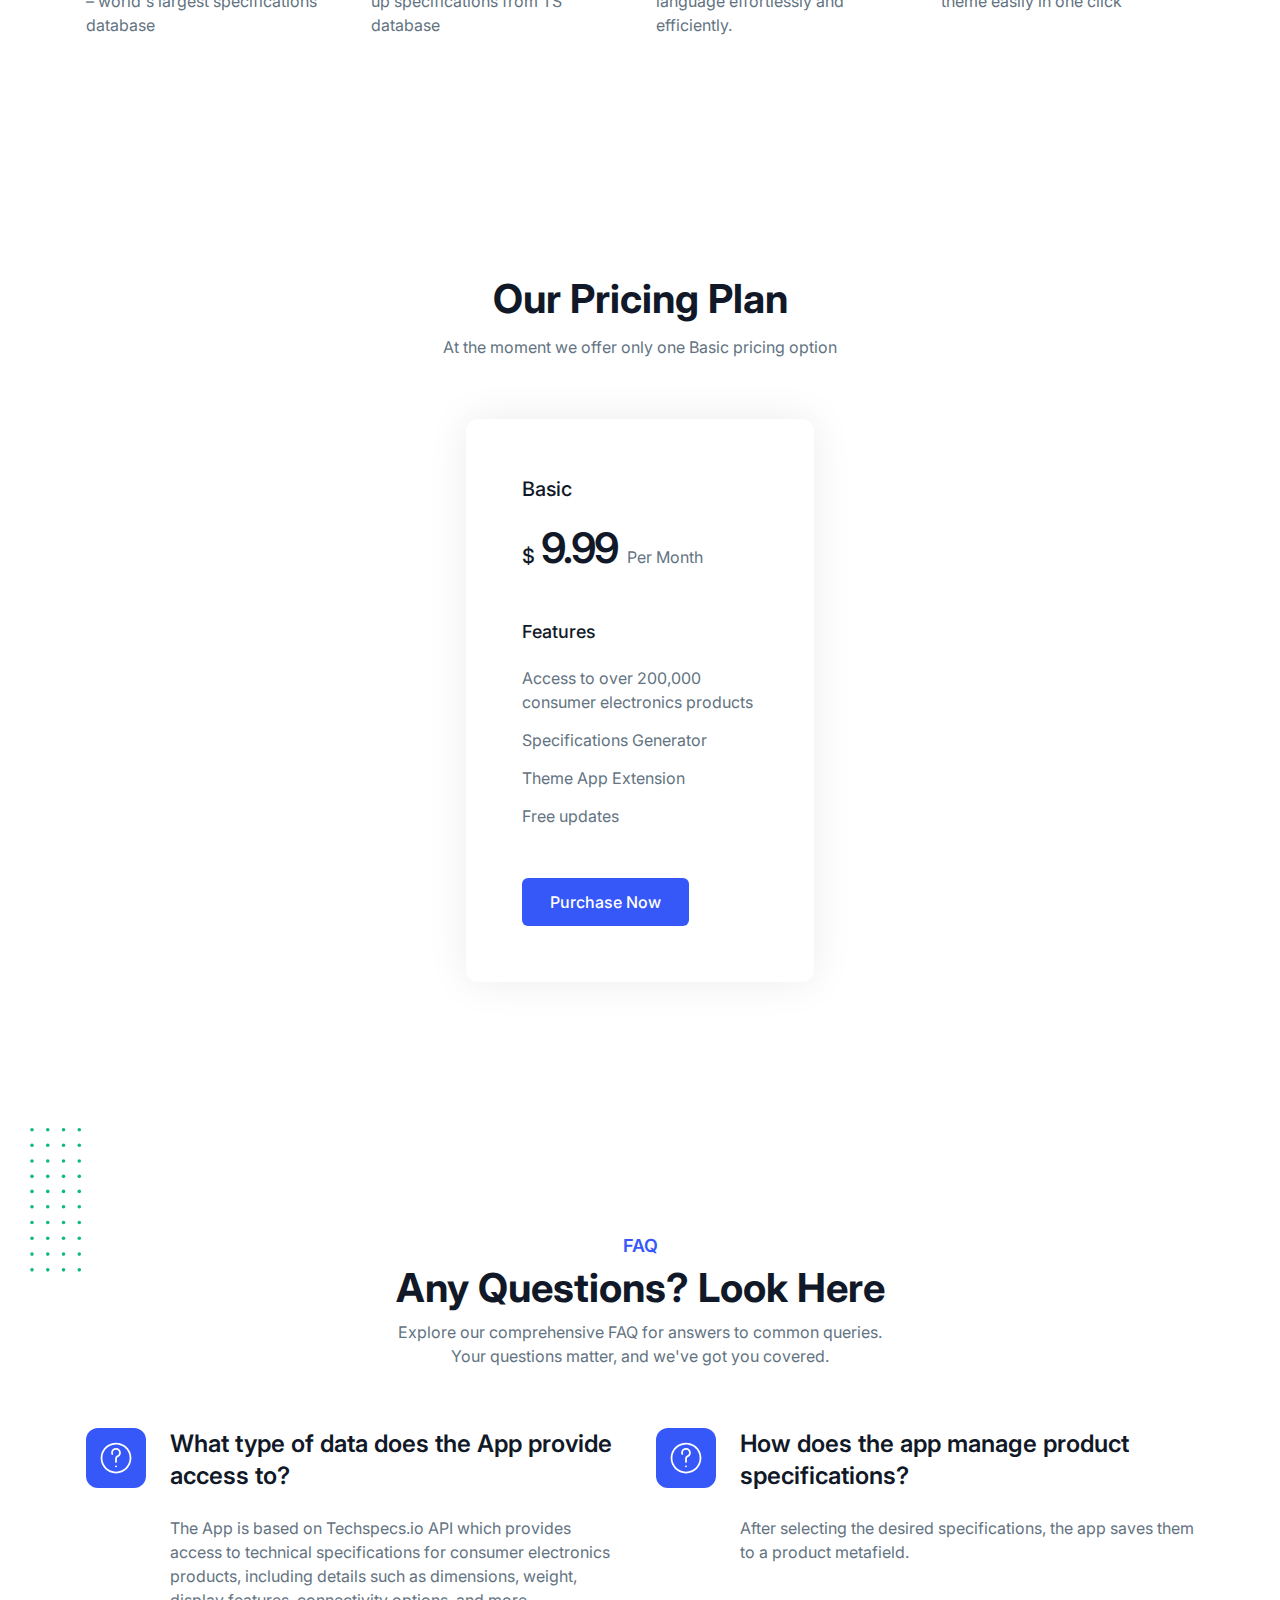
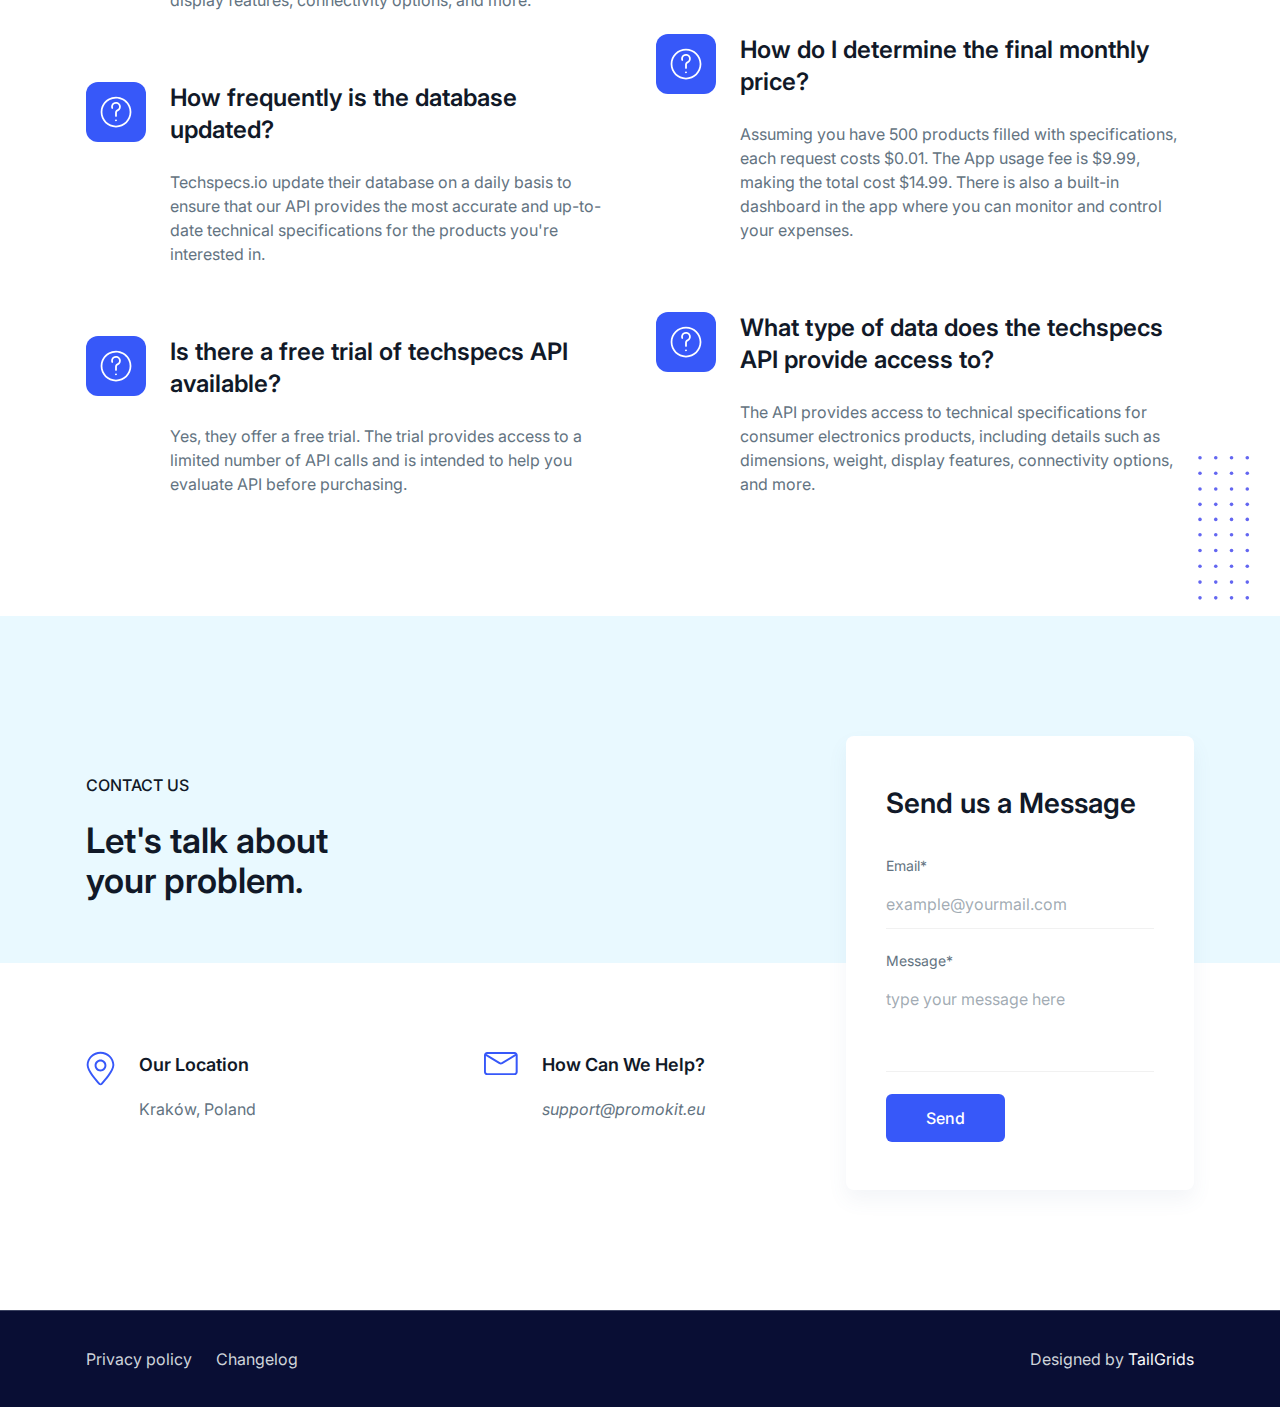
==== commit e921e85e: "fix faq markup" ====
--- a/index.html
+++ b/index.html
@@ -388,6 +388,24 @@
                             </p>
                         </div>
                     </div>
+                    <div class="mb-12 flex lg:mb-[70px]">
+                        <div
+                            class="mr-4 flex h-[50px] w-full max-w-[50px] items-center justify-center rounded-xl bg-primary text-white sm:mr-6 sm:h-[60px] sm:max-w-[60px]">
+                            <svg class="w-8 aspect-square fill-current text-white">
+                                <use href="assets/images/iconslib.svg#faq"></use>
+                            </svg>
+                        </div>
+                        <div class="w-full">
+                            <h3
+                                class="mb-6 text-xl font-semibold text-dark dark:text-white sm:text-2xl lg:text-xl xl:text-2xl">
+                                Is there a free trial of techspecs API available?
+                            </h3>
+                            <p class="text-base text-body-color dark:text-dark-6">
+                                Yes, they offer a free trial. The trial provides access to a limited number of API calls
+                                and is intended to help you evaluate API before purchasing.
+                            </p>
+                        </div>
+                    </div>
                 </div>
                 <div class="w-full px-4 lg:w-1/2">
                     <div class="mb-12 flex lg:mb-[70px]">
@@ -426,28 +444,6 @@
                             </p>
                         </div>
                     </div>
-                </div>
-                <div class="w-full px-4 lg:w-1/2">
-                    <div class="mb-12 flex lg:mb-[70px]">
-                        <div
-                            class="mr-4 flex h-[50px] w-full max-w-[50px] items-center justify-center rounded-xl bg-primary text-white sm:mr-6 sm:h-[60px] sm:max-w-[60px]">
-                            <svg class="w-8 aspect-square fill-current text-white">
-                                <use href="assets/images/iconslib.svg#faq"></use>
-                            </svg>
-                        </div>
-                        <div class="w-full">
-                            <h3
-                                class="mb-6 text-xl font-semibold text-dark dark:text-white sm:text-2xl lg:text-xl xl:text-2xl">
-                                Is there a free trial of techspecs API available?
-                            </h3>
-                            <p class="text-base text-body-color dark:text-dark-6">
-                                Yes, they offer a free trial. The trial provides access to a limited number of API calls
-                                and is intended to help you evaluate API before purchasing.
-                            </p>
-                        </div>
-                    </div>
-                </div>
-                <div class="w-full px-4 lg:w-1/2">
                     <div class="mb-12 flex lg:mb-[70px]">
                         <div
                             class="mr-4 flex h-[50px] w-full max-w-[50px] items-center justify-center rounded-xl bg-primary text-white sm:mr-6 sm:h-[60px] sm:max-w-[60px]">
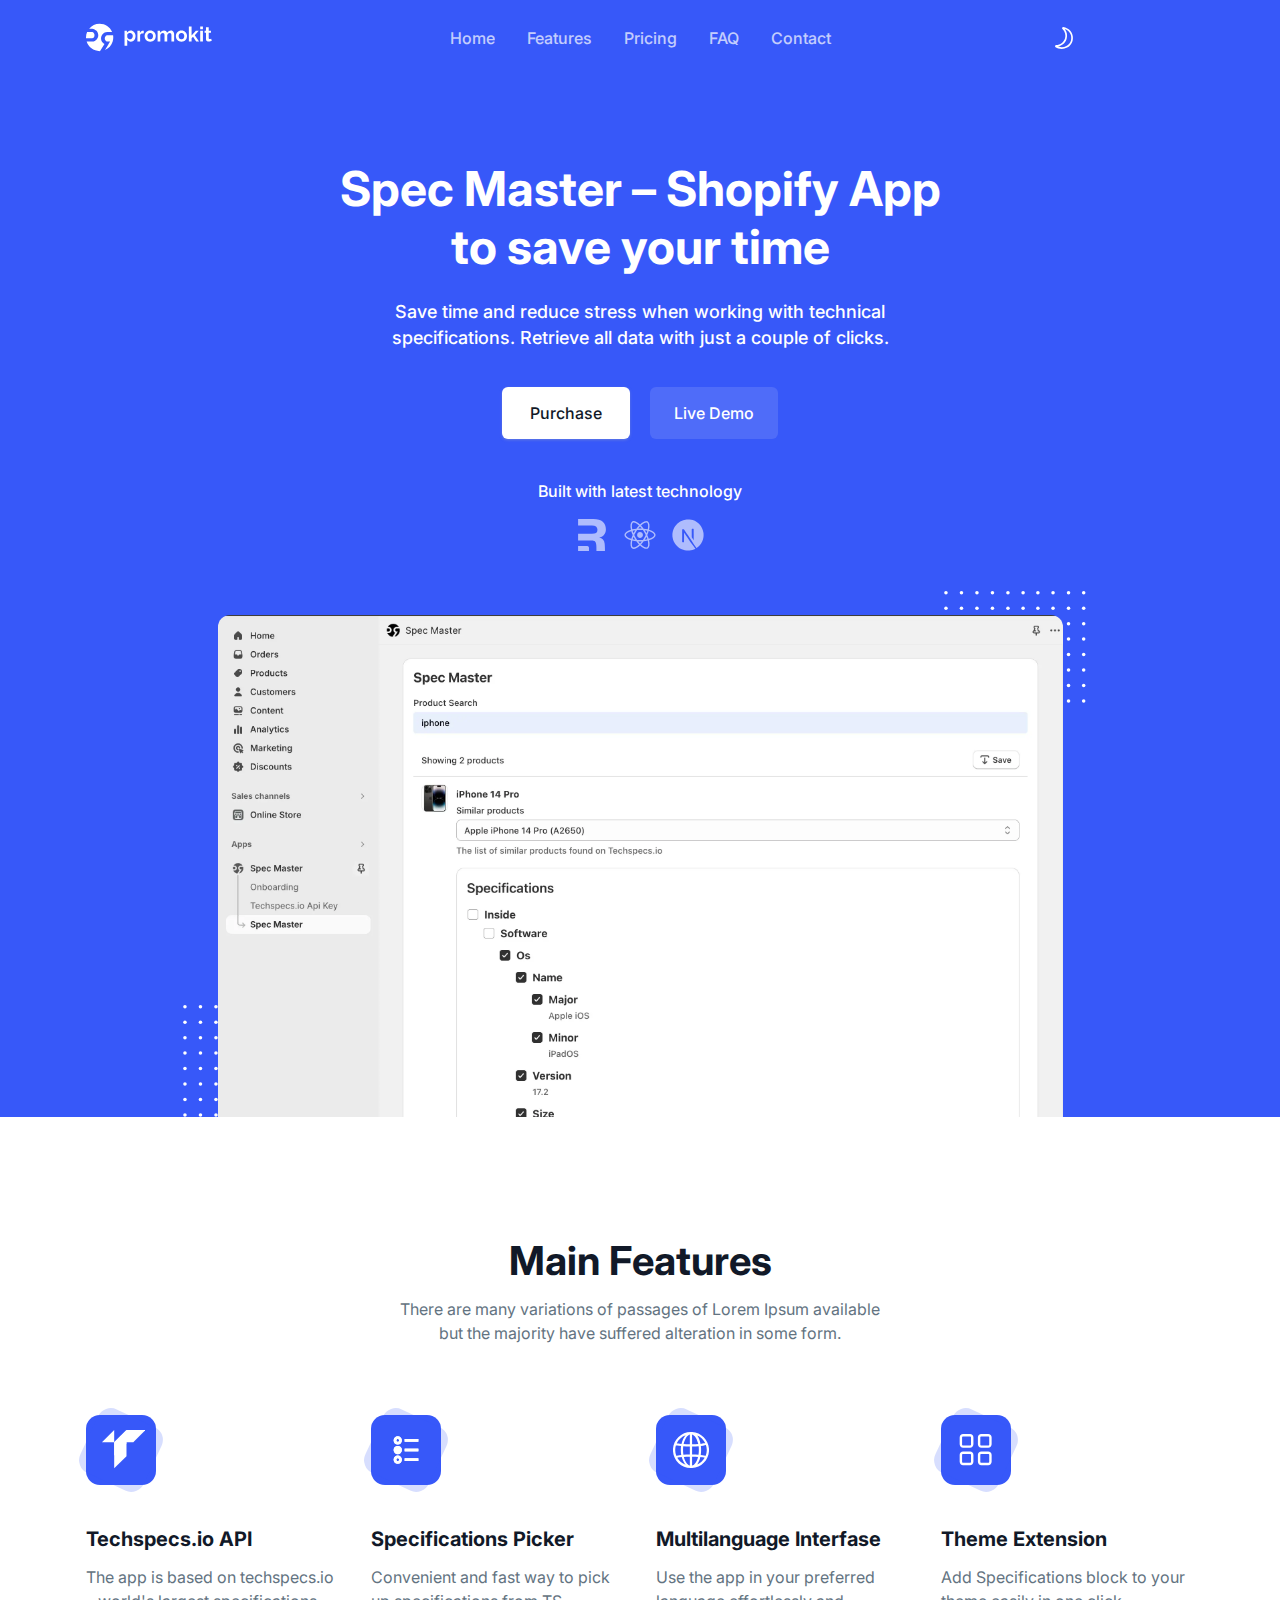
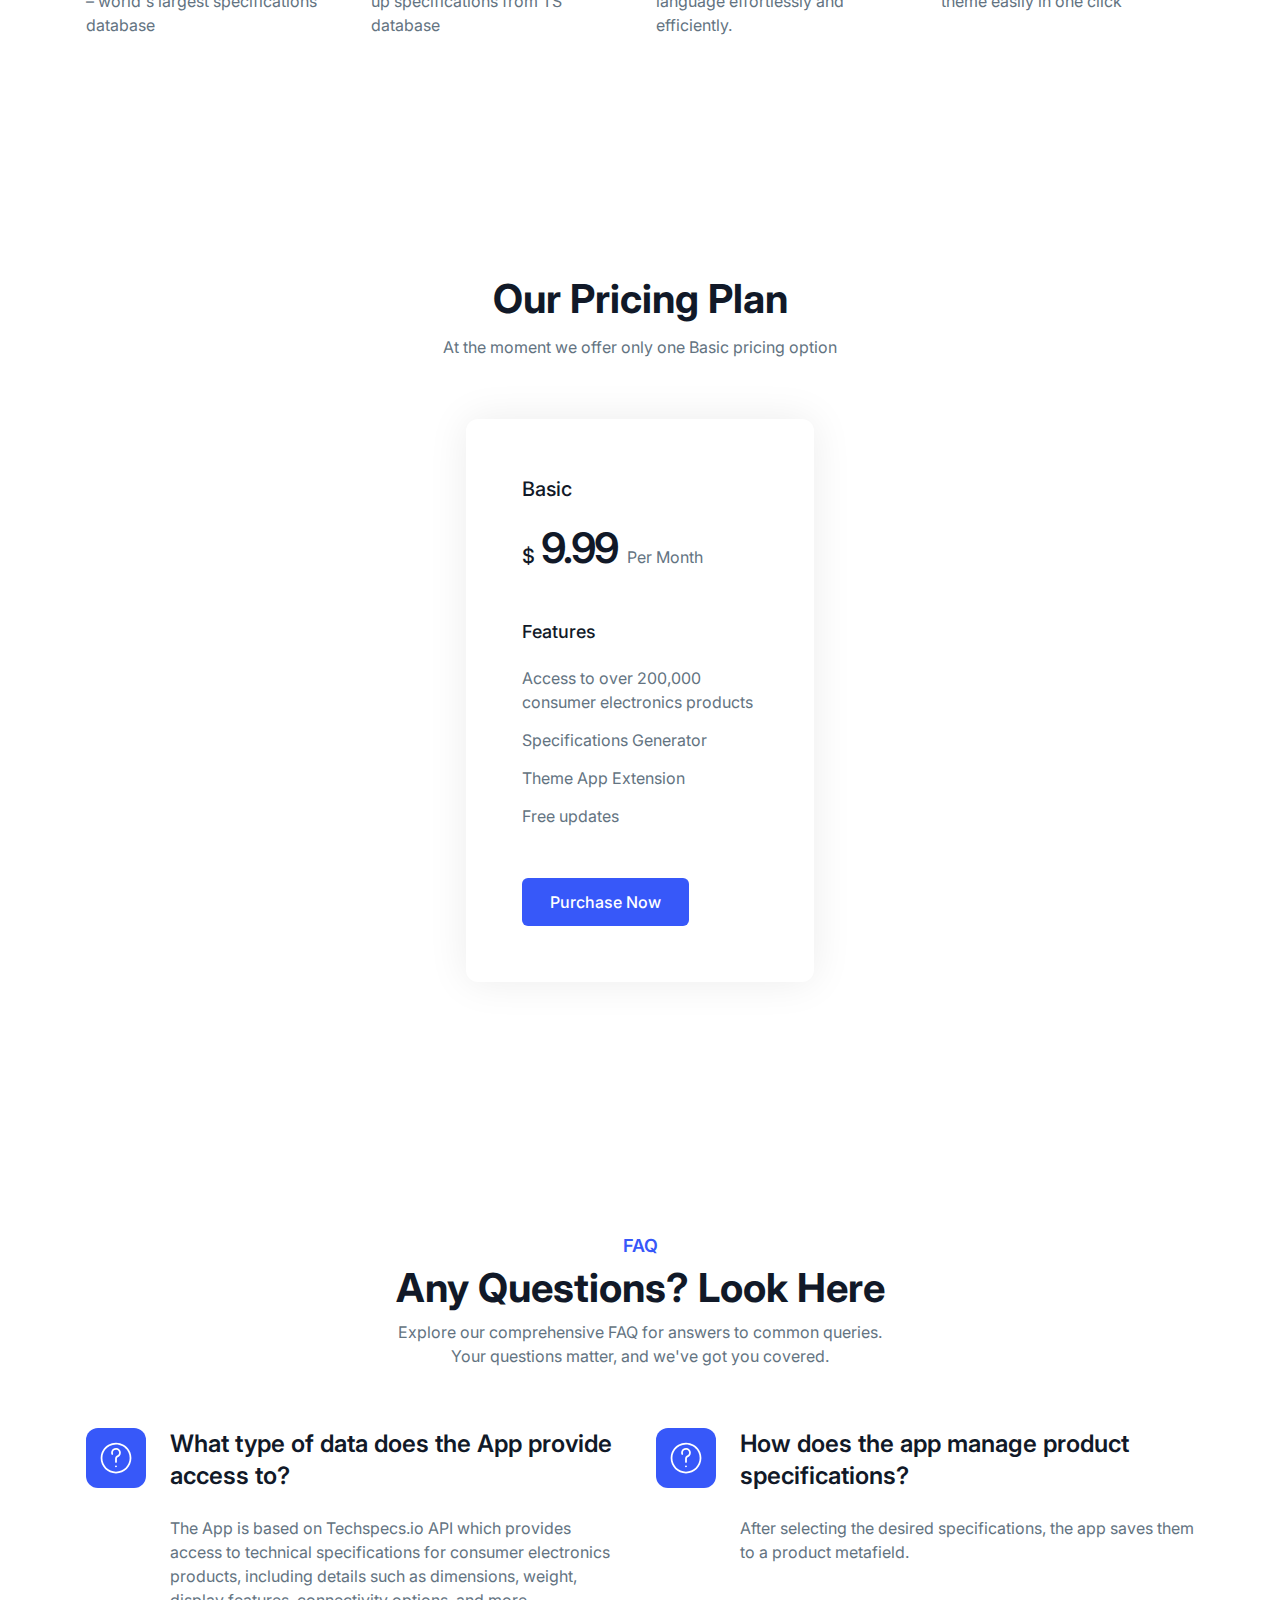
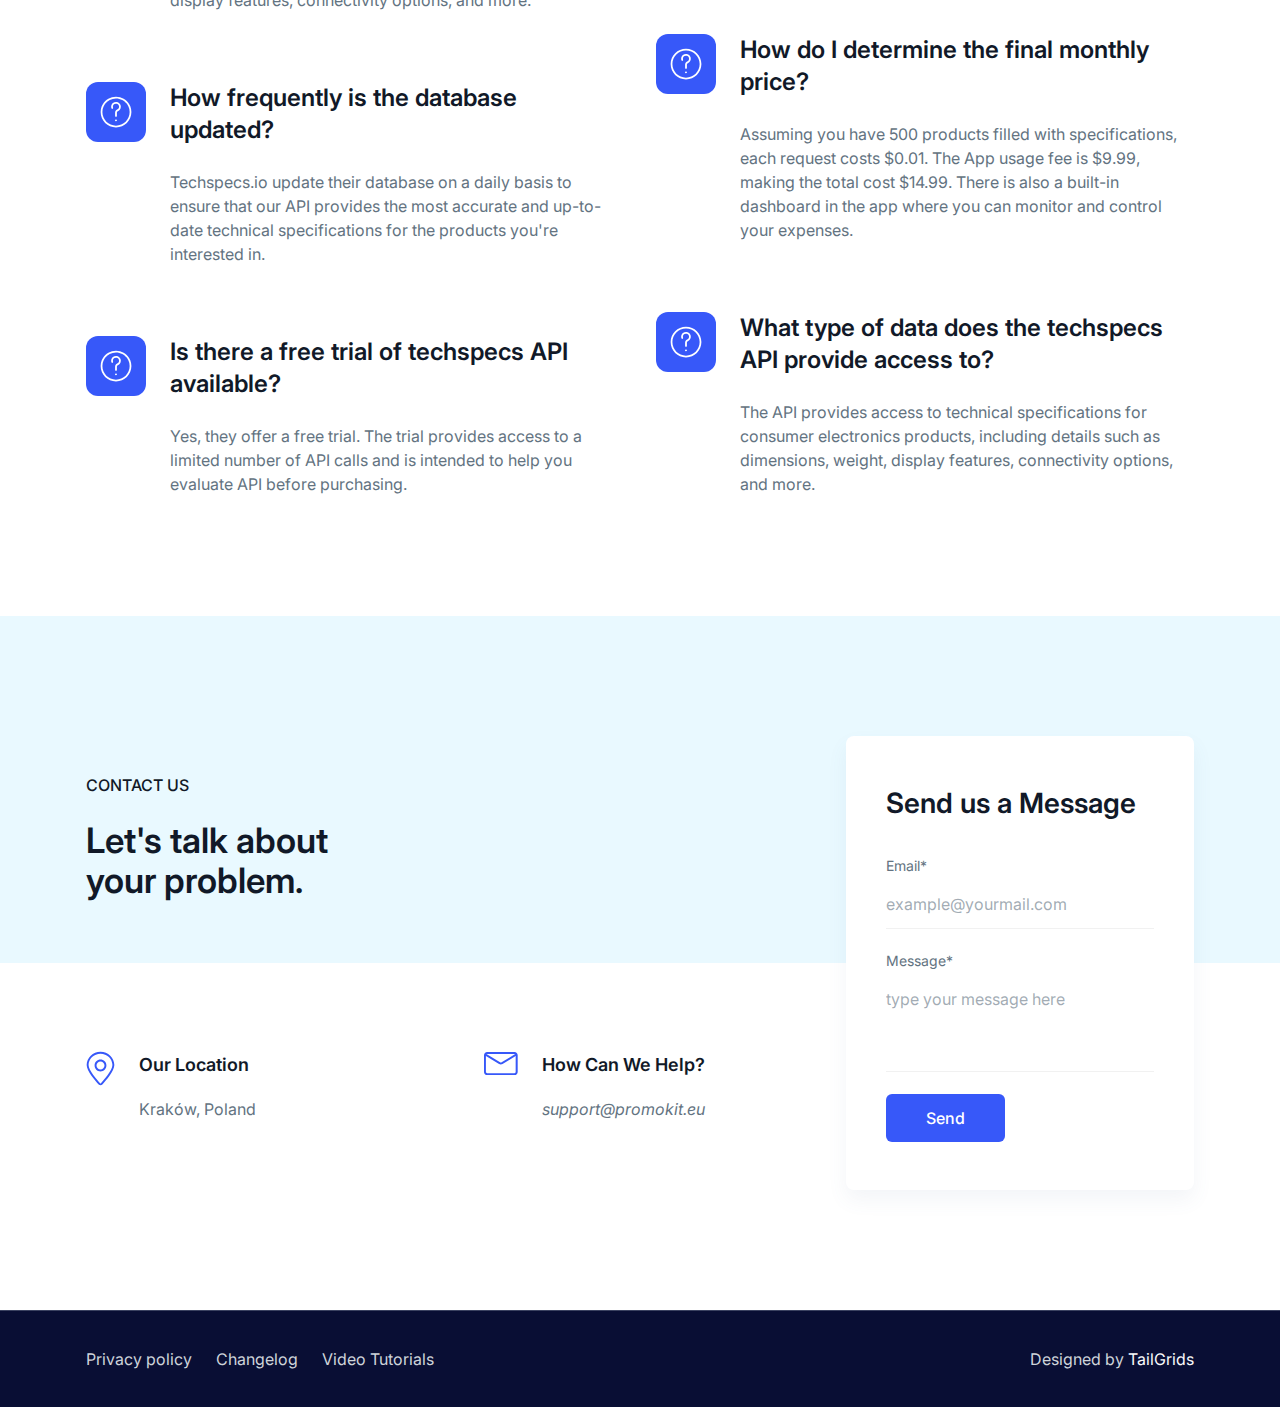
==== commit d4bf87d6: "feat: add video tutorials page" ====
--- a/index.html
+++ b/index.html
@@ -583,6 +583,10 @@
                                     class="px-3 text-base text-gray-7 hover:text-white hover:underline">
                                     Changelog
                                 </a>
+                                <a href="video-tutorials.html"
+                                    class="px-3 text-base text-gray-7 hover:text-white hover:underline">
+                                    Video Tutorials
+                                </a>
                             </div>
                         </div>
                     </div>
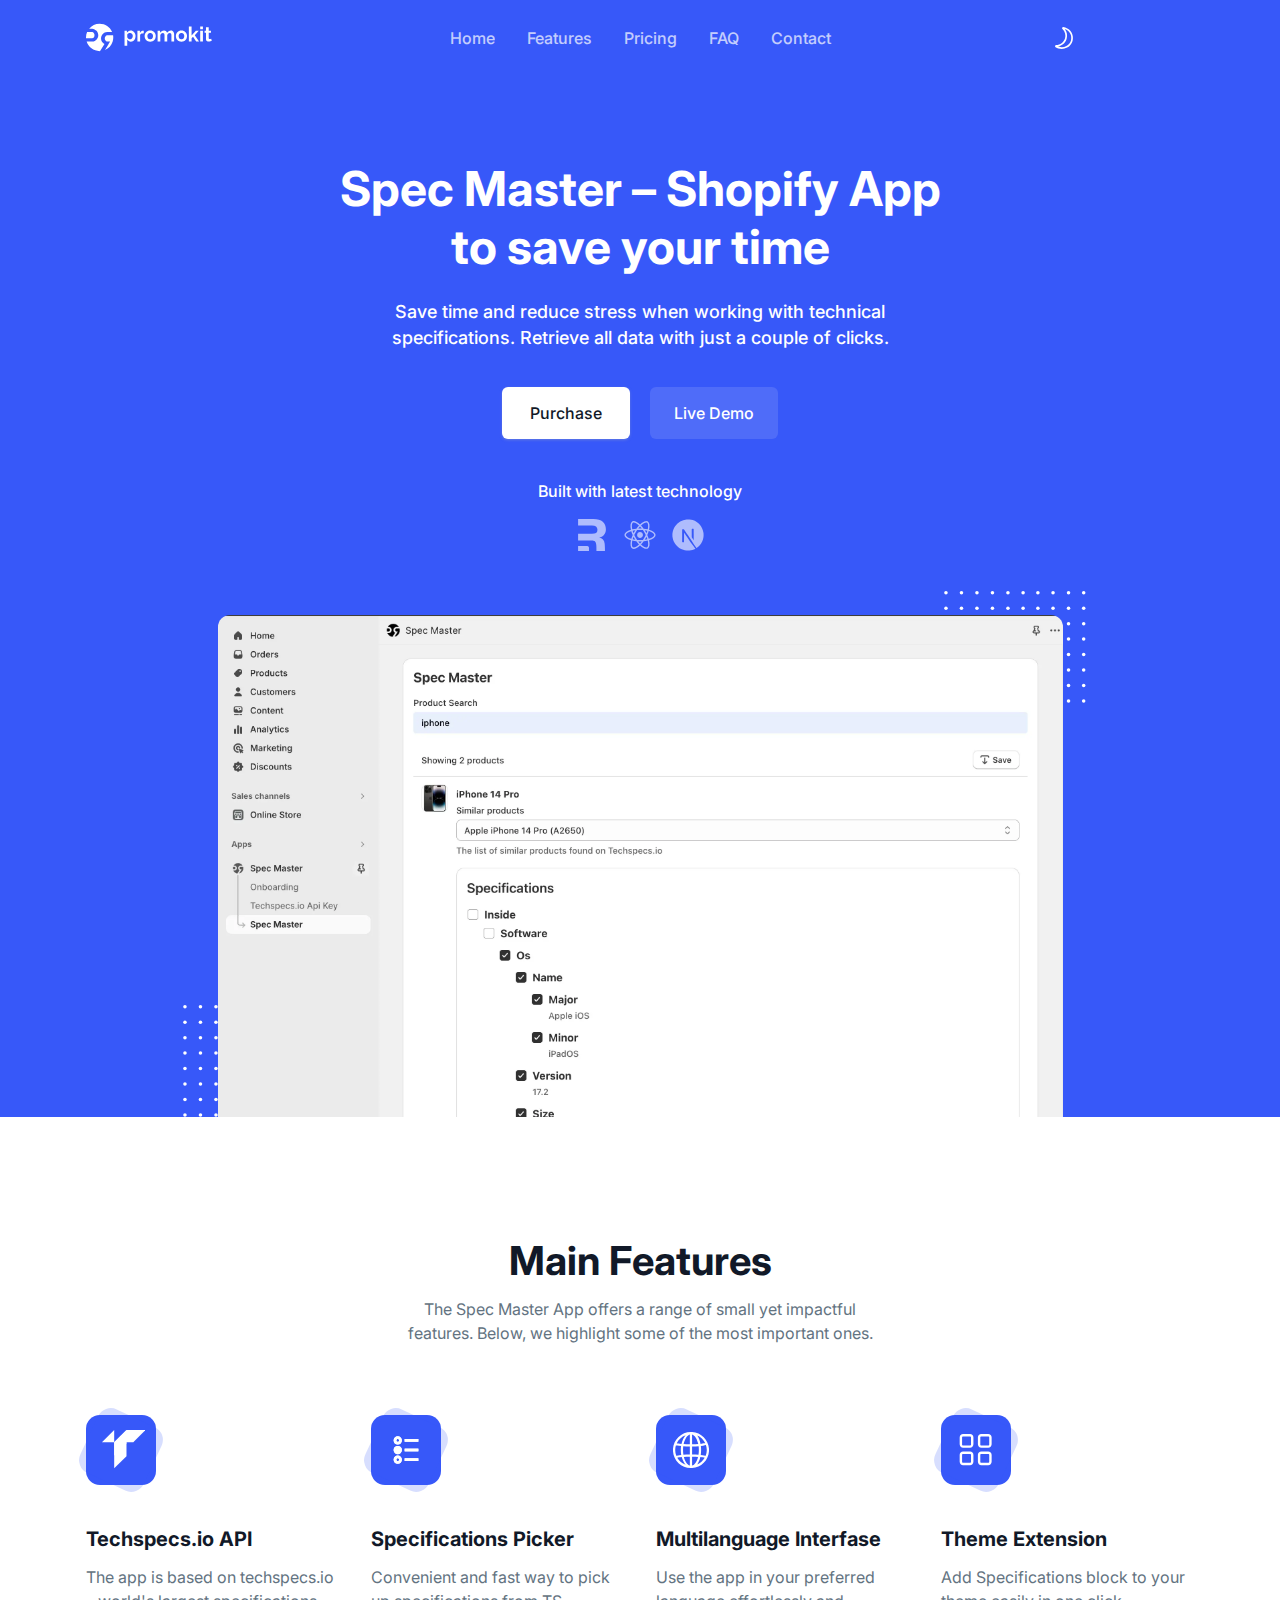
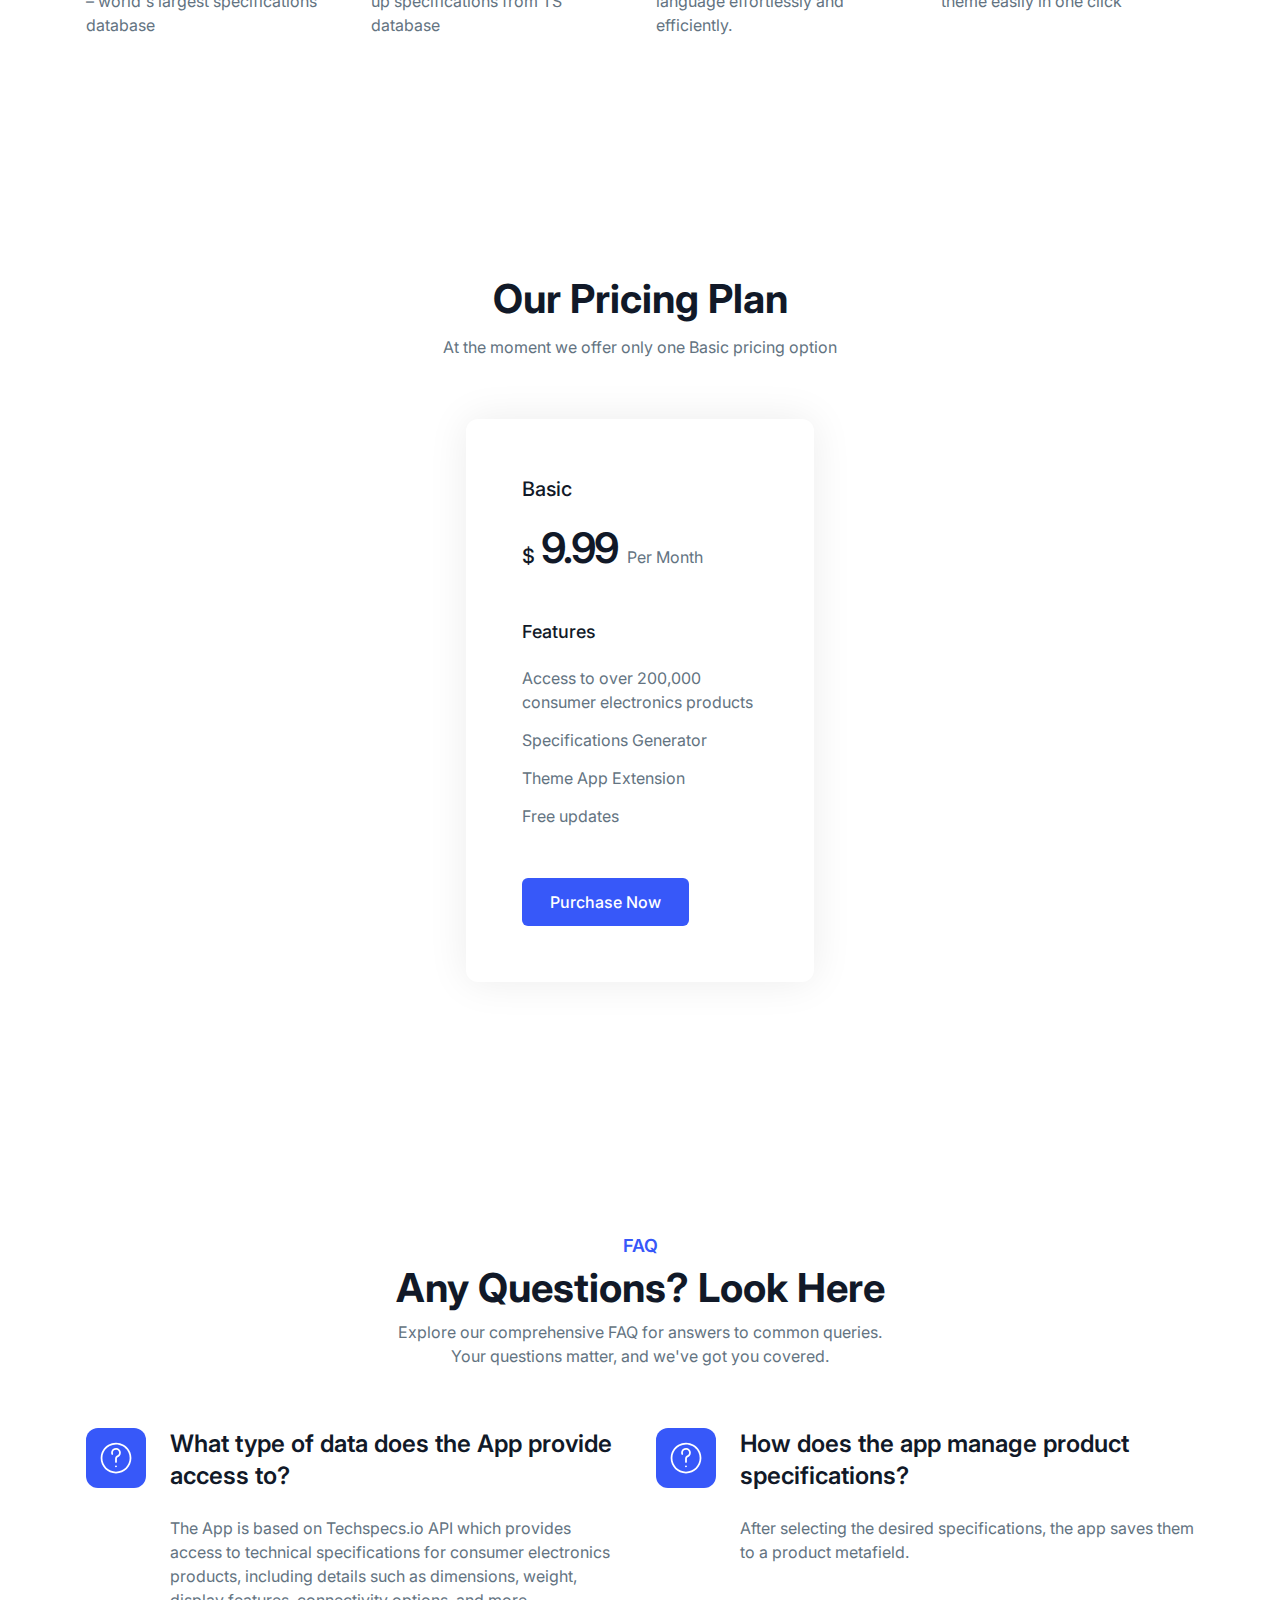
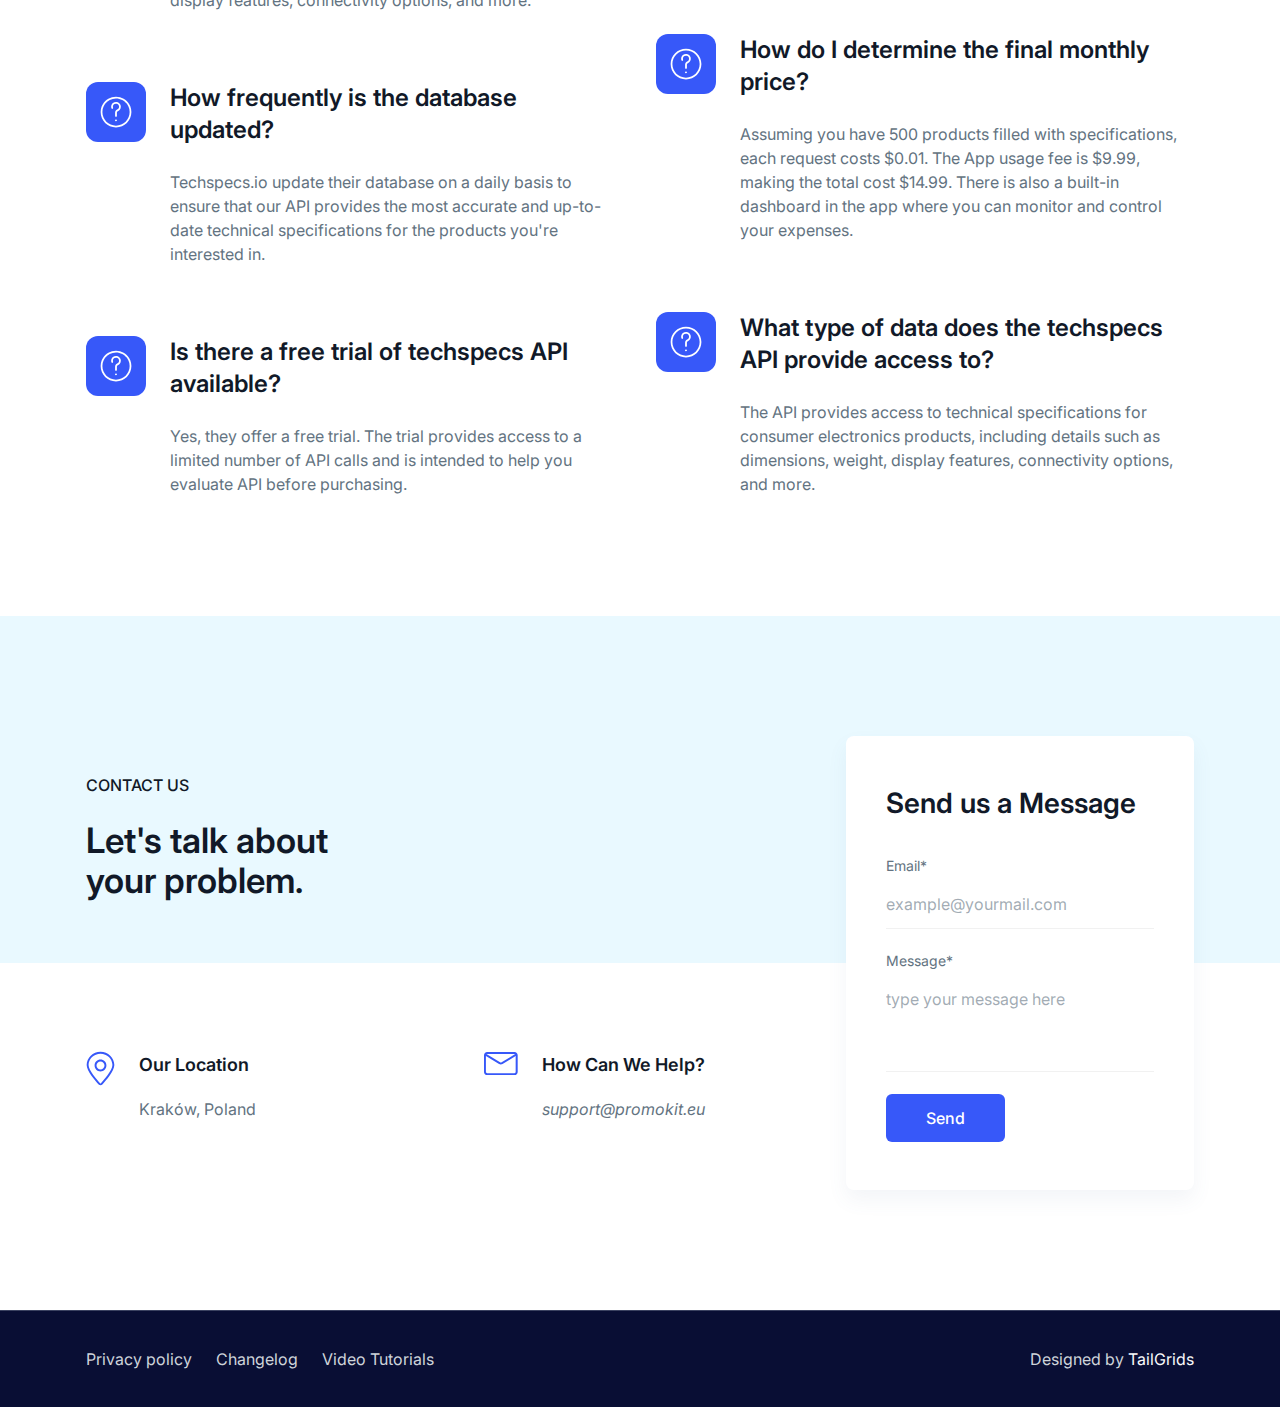
==== commit 6a51dd70: "fix: wront text" ====
--- a/index.html
+++ b/index.html
@@ -185,8 +185,8 @@
                             Main Features
                         </h2>
                         <p class="text-base text-body-color dark:text-dark-6">
-                            There are many variations of passages of Lorem Ipsum available
-                            but the majority have suffered alteration in some form.
+                            The Spec Master App offers a range of small yet impactful features. Below, we highlight some
+                            of the most important ones.
                         </p>
                     </div>
                 </div>
